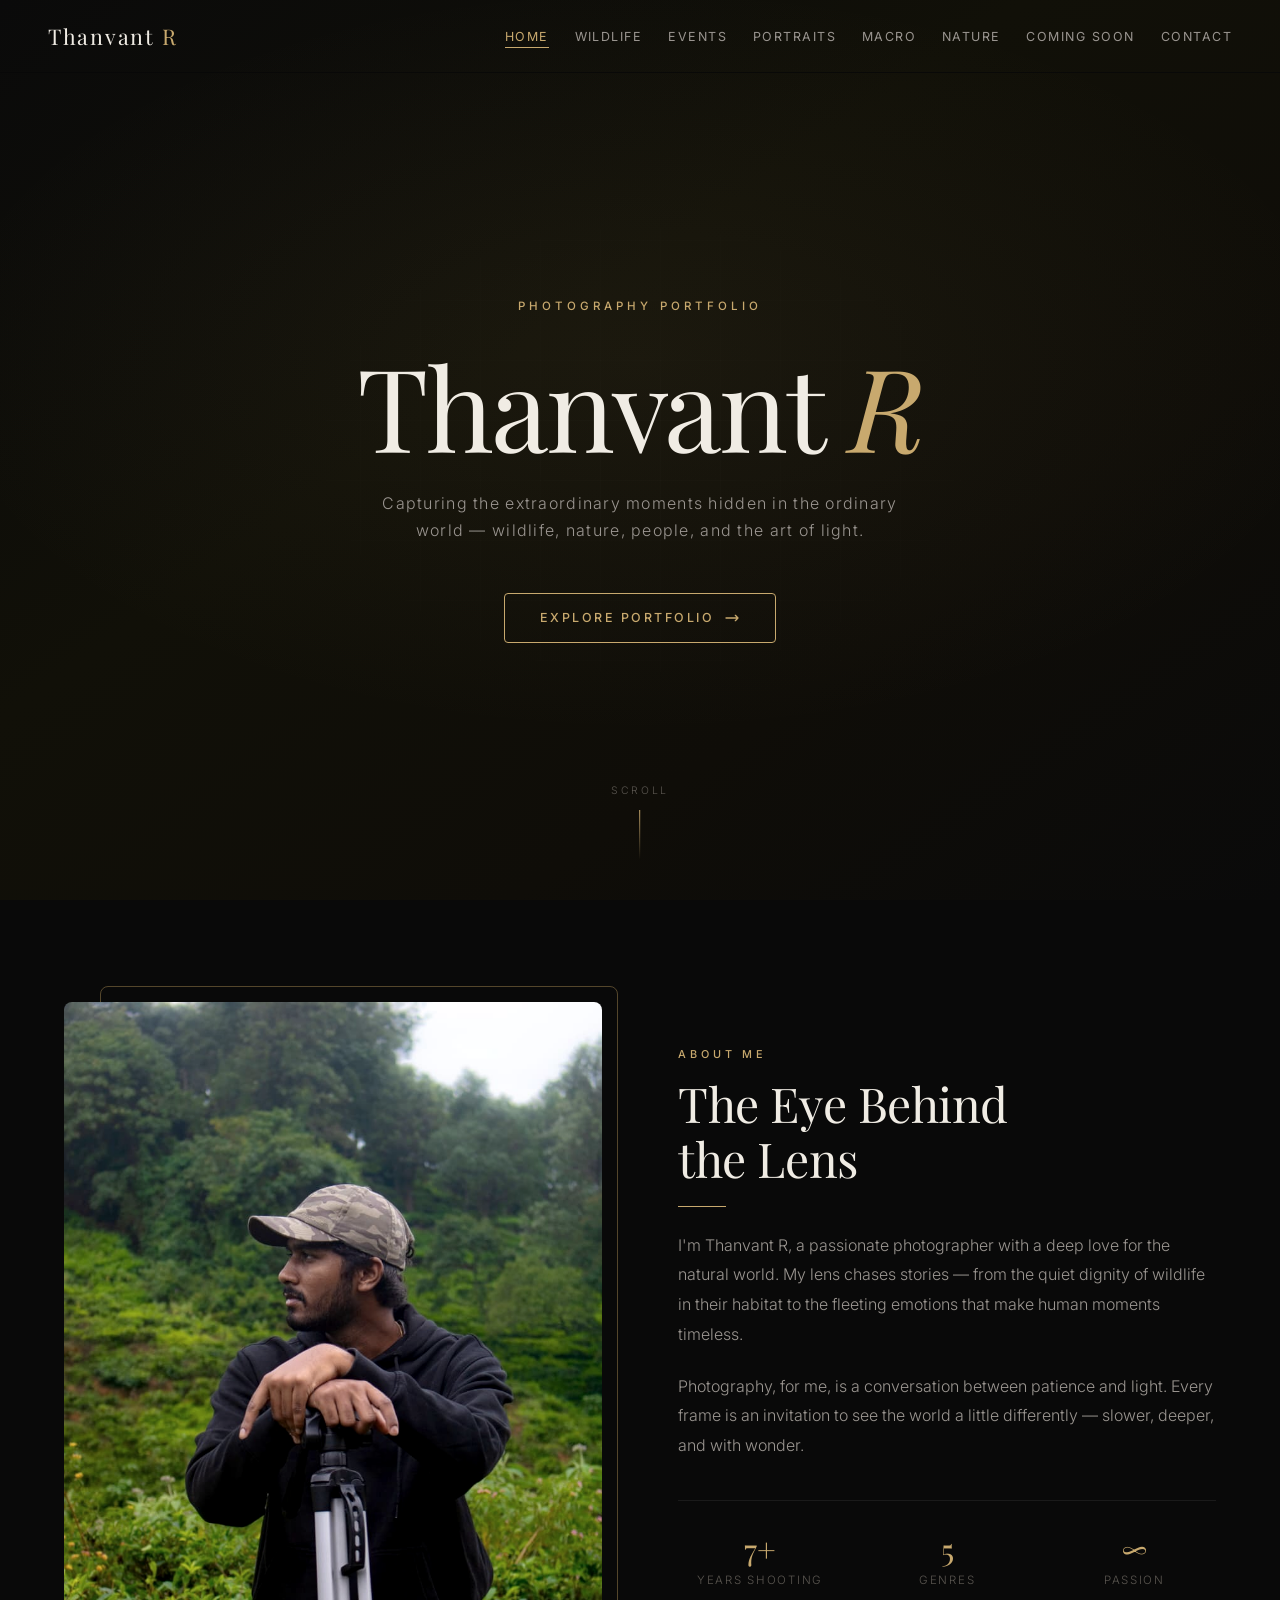
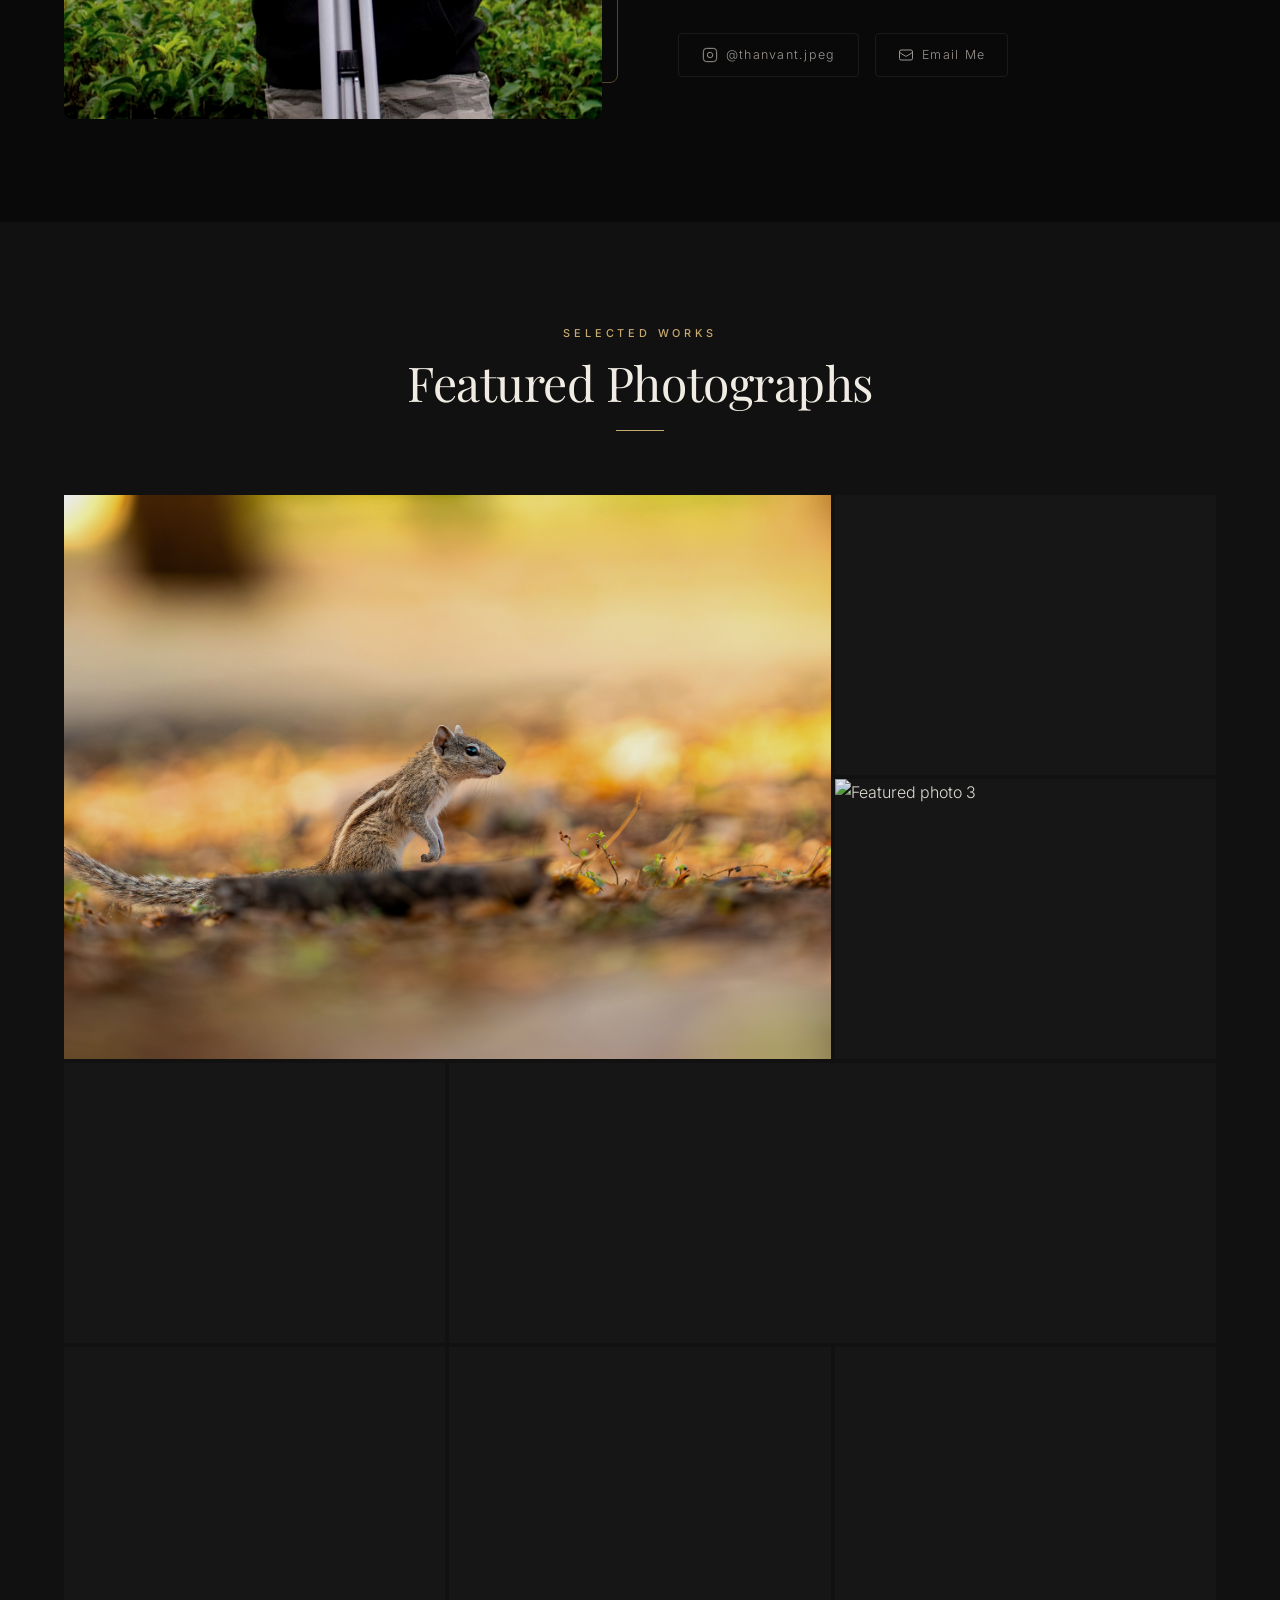
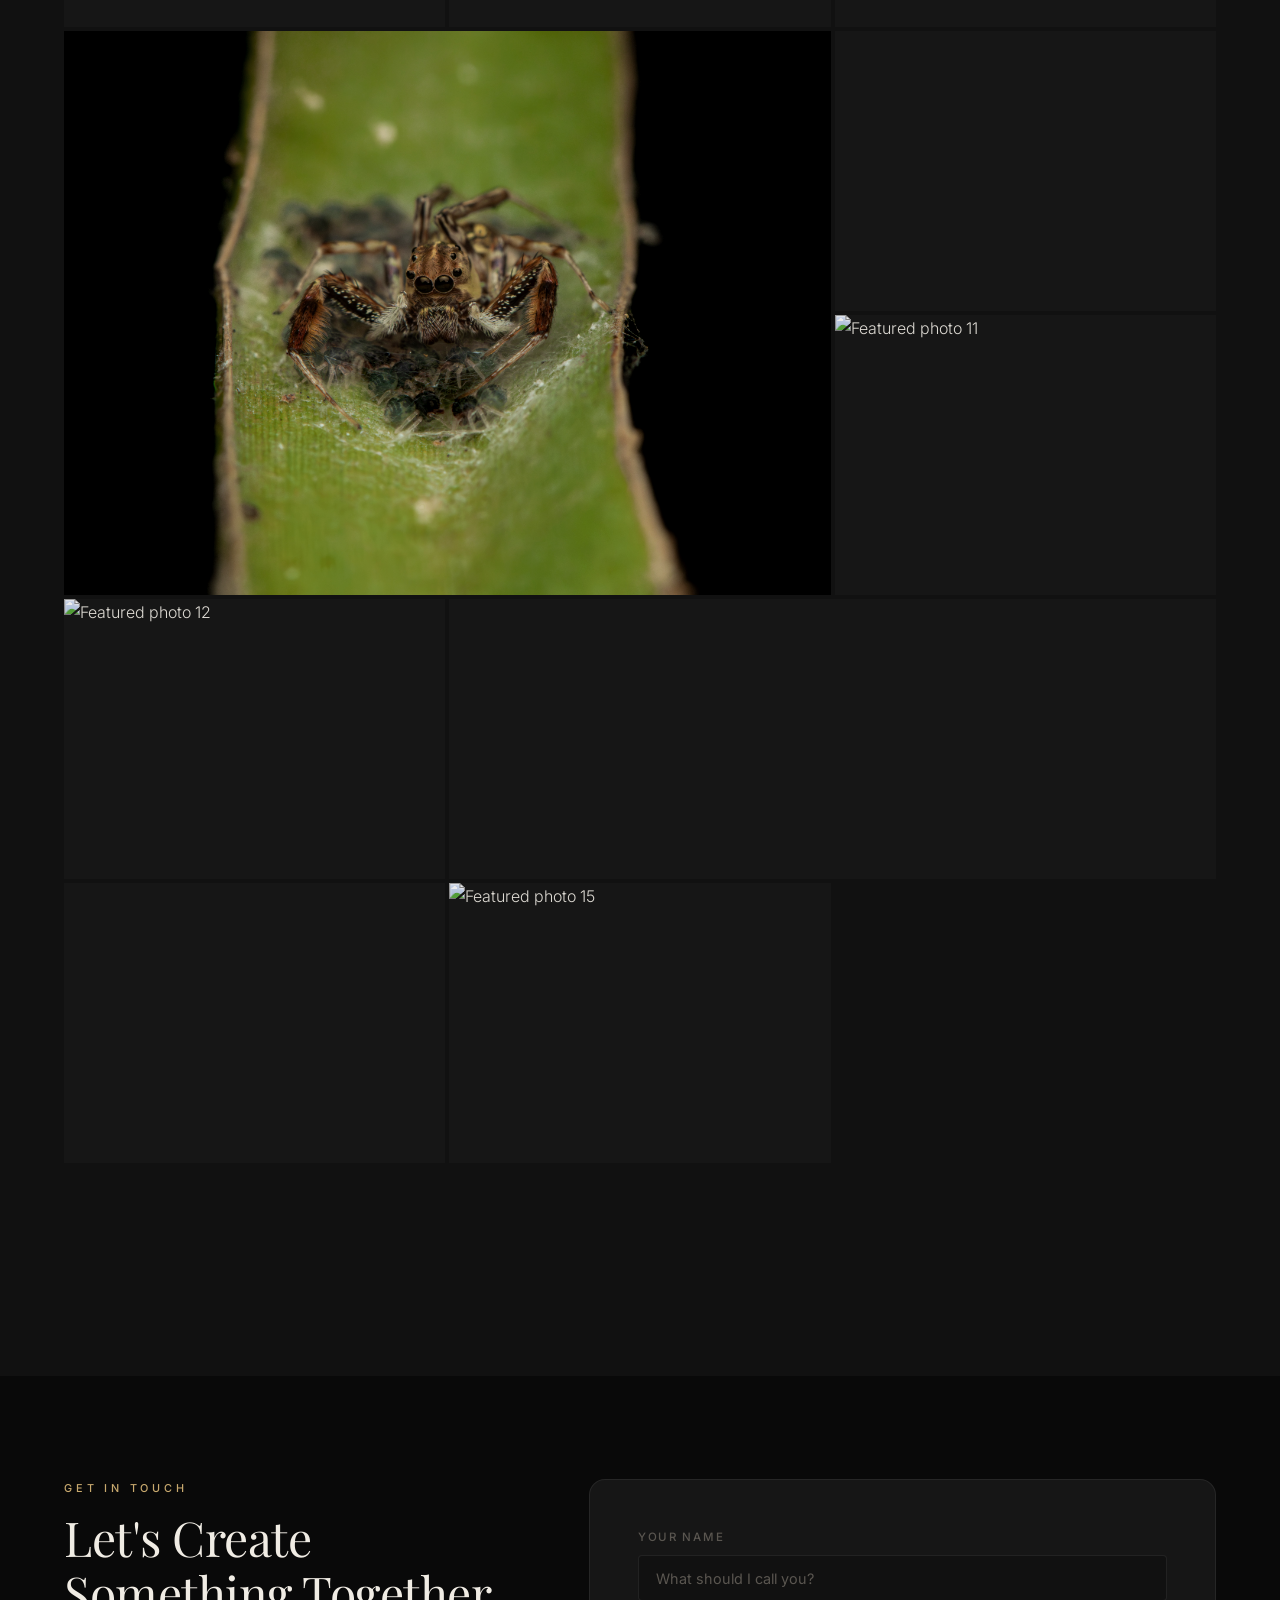
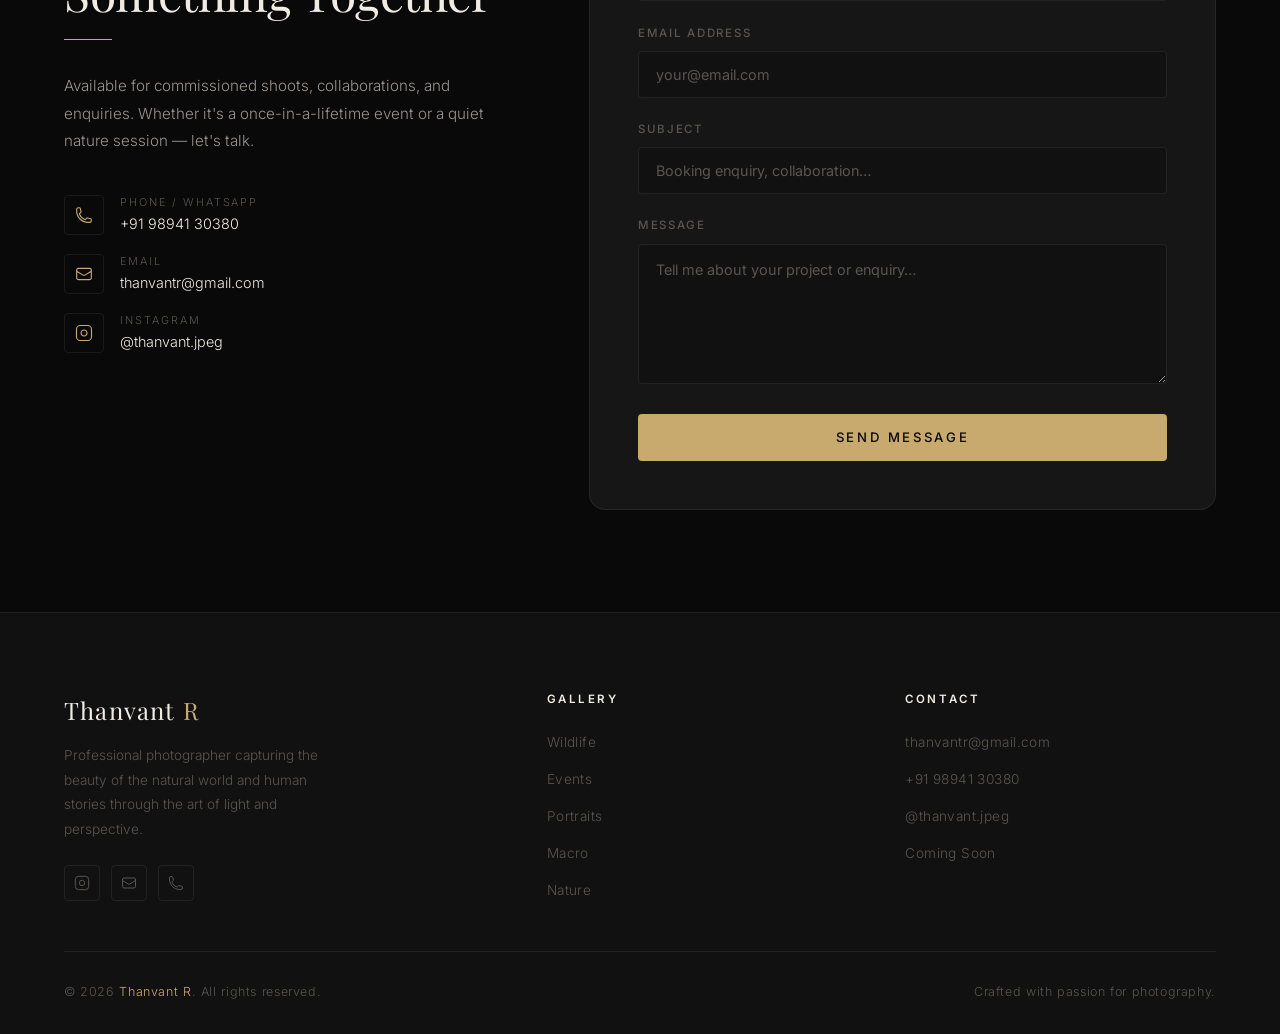
==== index.html @ 9dc15304 "Initial website upload" ====
<!DOCTYPE html>
<html lang="en">
<head>
  <meta charset="UTF-8">
  <meta name="viewport" content="width=device-width, initial-scale=1.0">
  <meta name="description" content="Thanvant R — Professional photographer specialising in Wildlife, Events, Portraits, Macro and Nature photography. Based in India.">
  <meta name="keywords" content="Thanvant R, photographer, wildlife photography, portrait photography, macro photography, India photographer">
  <meta property="og:title" content="Thanvant R — Photography Portfolio">
  <meta property="og:description" content="Professional photography — Wildlife · Events · Portraits · Macro · Nature">
  <meta property="og:type" content="website">
  <meta name="theme-color" content="#090909">
  <title>Thanvant R — Photography Portfolio</title>

  <!-- Preload critical fonts -->
  <link rel="preconnect" href="https://fonts.googleapis.com">
  <link rel="preconnect" href="https://fonts.gstatic.com" crossorigin>
  <link href="https://fonts.googleapis.com/css2?family=Playfair+Display:ital,wght@0,300;0,400;0,500;1,300;1,400&family=Inter:wght@300;400;500&display=swap" rel="stylesheet">

  <link rel="stylesheet" href="css/style.css">
</head>
<body>

<!-- ─── Page Loader ─── -->
<div id="page-loader" aria-hidden="true">
  <div class="loader-name">Thanvant <span>R</span></div>
  <div class="loader-bar"></div>
</div>

<!-- ─── Navigation ─── -->
<nav id="navbar" role="navigation" aria-label="Main navigation">
  <a href="index.html" class="nav-brand">Thanvant <span>R</span></a>

  <!-- Desktop links -->
  <ul class="nav-links" aria-label="Page links">
    <li><a href="index.html">Home</a></li>
    <li><a href="wildlife.html">Wildlife</a></li>
    <li><a href="events.html">Events</a></li>
    <li><a href="portraits.html">Portraits</a></li>
    <li><a href="macro.html">Macro</a></li>
    <li><a href="nature.html">Nature</a></li>
    <li><a href="coming-soon.html">Coming Soon</a></li>
    <li><a href="#contact">Contact</a></li>
  </ul>

  <!-- Hamburger -->
  <button class="nav-toggle" aria-label="Open menu" aria-expanded="false">
    <span></span><span></span><span></span>
  </button>
</nav>

<!-- Mobile drawer -->
<div class="nav-drawer" aria-label="Mobile navigation">
  <a href="index.html">Home</a>
  <a href="wildlife.html">Wildlife</a>
  <a href="events.html">Events</a>
  <a href="portraits.html">Portraits</a>
  <a href="macro.html">Macro</a>
  <a href="nature.html">Nature</a>
  <a href="coming-soon.html">Coming Soon</a>
  <a href="#contact">Contact</a>
</div>

<!-- ─── Hero ─── -->
<header class="hero" id="home">
  <div class="hero-bg"></div>
  <div class="hero-grid" aria-hidden="true"></div>

  <div class="hero-content">
    <p class="hero-eyebrow">Photography Portfolio</p>
    <h1 class="hero-title">Thanvant <em>R</em></h1>
    <p class="hero-tagline">
      Capturing the extraordinary moments hidden in the ordinary world —
      wildlife, nature, people, and the art of light.
    </p>
    <a href="#featured" class="hero-cta" aria-label="View portfolio">
      Explore Portfolio
      <svg xmlns="http://www.w3.org/2000/svg" fill="none" viewBox="0 0 24 24" stroke="currentColor" stroke-width="2" aria-hidden="true">
        <path stroke-linecap="round" stroke-linejoin="round" d="M17 8l4 4m0 0l-4 4m4-4H3"/>
      </svg>
    </a>
  </div>

  <div class="hero-scroll" aria-hidden="true">
    <span>Scroll</span>
    <div class="scroll-line"></div>
  </div>
</header>

<!-- ─── About ─── -->
<section class="about" id="about">
  <div class="about-inner container">

    <!-- Portrait -->
    <div class="about-visual reveal">

      <div class="about-image-frame">
        <img src="images/about/portrait.jpg" alt="Thanvant R — Photographer" class="about-photo">
      </div>

      <div class="about-frame-deco" aria-hidden="true"></div>
    </div>

    <!-- Bio -->
    <div class="about-text-block">
      <div class="section-header reveal">
        <span class="section-label">About Me</span>
        <h2 class="section-title">The Eye Behind<br>the Lens</h2>
        <div class="section-line"></div>
      </div>

      <p class="about-bio reveal reveal-delay-1">
        I'm Thanvant R, a passionate photographer with a deep love for the
        natural world. My lens chases stories — from the quiet dignity of
        wildlife in their habitat to the fleeting emotions that make human
        moments timeless.
      </p>
      <p class="about-bio reveal reveal-delay-2">
        Photography, for me, is a conversation between patience and light.
        Every frame is an invitation to see the world a little differently —
        slower, deeper, and with wonder.
      </p>

      <!-- Stats -->
      <div class="about-stats reveal reveal-delay-3">
        <div class="stat-item">
          <span class="stat-number">7+</span>
          <span class="stat-label">Years Shooting</span>
        </div>
        <div class="stat-item">
          <span class="stat-number">5</span>
          <span class="stat-label">Genres</span>
        </div>
        <div class="stat-item">
          <span class="stat-number">∞</span>
          <span class="stat-label">Passion</span>
        </div>
      </div>

      <!-- Socials -->
      <div class="about-socials reveal reveal-delay-4">
        <a href="https://instagram.com/thanvant.jpeg" target="_blank" rel="noopener noreferrer" class="social-btn" aria-label="Instagram">
          <svg xmlns="http://www.w3.org/2000/svg" viewBox="0 0 24 24" fill="none" stroke="currentColor" stroke-width="1.5" aria-hidden="true">
            <rect x="2" y="2" width="20" height="20" rx="5" ry="5"/><path d="M16 11.37A4 4 0 1112.63 8 4 4 0 0116 11.37z"/><line x1="17.5" y1="6.5" x2="17.51" y2="6.5"/>
          </svg>
          @thanvant.jpeg
        </a>
        <a href="mailto:thanvantr@gmail.com" class="social-btn" aria-label="Email">
          <svg xmlns="http://www.w3.org/2000/svg" fill="none" viewBox="0 0 24 24" stroke="currentColor" stroke-width="1.5" aria-hidden="true">
            <path stroke-linecap="round" stroke-linejoin="round" d="M21.75 6.75v10.5a2.25 2.25 0 01-2.25 2.25h-15a2.25 2.25 0 01-2.25-2.25V6.75m19.5 0A2.25 2.25 0 0019.5 4.5h-15a2.25 2.25 0 00-2.25 2.25m19.5 0v.243a2.25 2.25 0 01-1.07 1.916l-7.5 4.615a2.25 2.25 0 01-2.36 0L3.32 8.91a2.25 2.25 0 01-1.07-1.916V6.75"/>
          </svg>
          Email Me
        </a>
      </div>
    </div>
  </div>
</section>

<!-- ─── Featured Gallery ─── -->
<section class="featured-gallery" id="featured">
  <div class="section-header reveal">
    <span class="section-label">Selected Works</span>
    <h2 class="section-title">Featured Photographs</h2>
    <div class="section-line"></div>
  </div>

  <!-- Grid: 15 items. JS will inject images from images/home/home-1.jpg … -->
  <div class="gallery-grid" id="home-gallery-grid">

    <!-- Items with data-label used by JS for overlay text -->
    <div class="g-item" data-label="Wildlife">
      <div class="g-placeholder">
        <svg xmlns="http://www.w3.org/2000/svg" fill="none" viewBox="0 0 24 24" stroke="currentColor" stroke-width="1" aria-hidden="true"><path stroke-linecap="round" stroke-linejoin="round" d="M6.827 6.175A2.31 2.31 0 015.186 7.23c-.38.054-.757.112-1.134.175C2.999 7.58 2.25 8.507 2.25 9.574V18a2.25 2.25 0 002.25 2.25h15A2.25 2.25 0 0021.75 18V9.574c0-1.067-.75-1.994-1.802-2.169a47.865 47.865 0 00-1.134-.175 2.31 2.31 0 01-1.64-1.055l-.822-1.316a2.192 2.192 0 00-1.736-1.039 48.774 48.774 0 00-5.232 0 2.192 2.192 0 00-1.736 1.039l-.821 1.316z"/><path stroke-linecap="round" stroke-linejoin="round" d="M16.5 12.75a4.5 4.5 0 11-9 0 4.5 4.5 0 019 0zM18.75 10.5h.008v.008h-.008V10.5z"/></svg>
        <span>Add home-1.jpg</span>
      </div>
    </div>
    <div class="g-item" data-label="Nature"><div class="g-placeholder"><svg xmlns="http://www.w3.org/2000/svg" fill="none" viewBox="0 0 24 24" stroke="currentColor" stroke-width="1" aria-hidden="true"><path stroke-linecap="round" stroke-linejoin="round" d="M6.827 6.175A2.31 2.31 0 015.186 7.23c-.38.054-.757.112-1.134.175C2.999 7.58 2.25 8.507 2.25 9.574V18a2.25 2.25 0 002.25 2.25h15A2.25 2.25 0 0021.75 18V9.574c0-1.067-.75-1.994-1.802-2.169a47.865 47.865 0 00-1.134-.175 2.31 2.31 0 01-1.64-1.055l-.822-1.316a2.192 2.192 0 00-1.736-1.039 48.774 48.774 0 00-5.232 0 2.192 2.192 0 00-1.736 1.039l-.821 1.316z"/><path stroke-linecap="round" stroke-linejoin="round" d="M16.5 12.75a4.5 4.5 0 11-9 0 4.5 4.5 0 019 0zM18.75 10.5h.008v.008h-.008V10.5z"/></svg><span>Add home-2.jpg</span></div></div>
    <div class="g-item" data-label="Portrait"><div class="g-placeholder"><svg xmlns="http://www.w3.org/2000/svg" fill="none" viewBox="0 0 24 24" stroke="currentColor" stroke-width="1" aria-hidden="true"><path stroke-linecap="round" stroke-linejoin="round" d="M6.827 6.175A2.31 2.31 0 015.186 7.23c-.38.054-.757.112-1.134.175C2.999 7.58 2.25 8.507 2.25 9.574V18a2.25 2.25 0 002.25 2.25h15A2.25 2.25 0 0021.75 18V9.574c0-1.067-.75-1.994-1.802-2.169a47.865 47.865 0 00-1.134-.175 2.31 2.31 0 01-1.64-1.055l-.822-1.316a2.192 2.192 0 00-1.736-1.039 48.774 48.774 0 00-5.232 0 2.192 2.192 0 00-1.736 1.039l-.821 1.316z"/><path stroke-linecap="round" stroke-linejoin="round" d="M16.5 12.75a4.5 4.5 0 11-9 0 4.5 4.5 0 019 0zM18.75 10.5h.008v.008h-.008V10.5z"/></svg><span>Add home-3.jpg</span></div></div>
    <div class="g-item" data-label="Macro"><div class="g-placeholder"><svg xmlns="http://www.w3.org/2000/svg" fill="none" viewBox="0 0 24 24" stroke="currentColor" stroke-width="1" aria-hidden="true"><path stroke-linecap="round" stroke-linejoin="round" d="M6.827 6.175A2.31 2.31 0 015.186 7.23c-.38.054-.757.112-1.134.175C2.999 7.58 2.25 8.507 2.25 9.574V18a2.25 2.25 0 002.25 2.25h15A2.25 2.25 0 0021.75 18V9.574c0-1.067-.75-1.994-1.802-2.169a47.865 47.865 0 00-1.134-.175 2.31 2.31 0 01-1.64-1.055l-.822-1.316a2.192 2.192 0 00-1.736-1.039 48.774 48.774 0 00-5.232 0 2.192 2.192 0 00-1.736 1.039l-.821 1.316z"/><path stroke-linecap="round" stroke-linejoin="round" d="M16.5 12.75a4.5 4.5 0 11-9 0 4.5 4.5 0 019 0zM18.75 10.5h.008v.008h-.008V10.5z"/></svg><span>Add home-4.jpg</span></div></div>
    <div class="g-item" data-label="Events"><div class="g-placeholder"><svg xmlns="http://www.w3.org/2000/svg" fill="none" viewBox="0 0 24 24" stroke="currentColor" stroke-width="1" aria-hidden="true"><path stroke-linecap="round" stroke-linejoin="round" d="M6.827 6.175A2.31 2.31 0 015.186 7.23c-.38.054-.757.112-1.134.175C2.999 7.58 2.25 8.507 2.25 9.574V18a2.25 2.25 0 002.25 2.25h15A2.25 2.25 0 0021.75 18V9.574c0-1.067-.75-1.994-1.802-2.169a47.865 47.865 0 00-1.134-.175 2.31 2.31 0 01-1.64-1.055l-.822-1.316a2.192 2.192 0 00-1.736-1.039 48.774 48.774 0 00-5.232 0 2.192 2.192 0 00-1.736 1.039l-.821 1.316z"/><path stroke-linecap="round" stroke-linejoin="round" d="M16.5 12.75a4.5 4.5 0 11-9 0 4.5 4.5 0 019 0zM18.75 10.5h.008v.008h-.008V10.5z"/></svg><span>Add home-5.jpg</span></div></div>
    <div class="g-item" data-label="Wildlife"><div class="g-placeholder"><svg xmlns="http://www.w3.org/2000/svg" fill="none" viewBox="0 0 24 24" stroke="currentColor" stroke-width="1" aria-hidden="true"><path stroke-linecap="round" stroke-linejoin="round" d="M6.827 6.175A2.31 2.31 0 015.186 7.23c-.38.054-.757.112-1.134.175C2.999 7.58 2.25 8.507 2.25 9.574V18a2.25 2.25 0 002.25 2.25h15A2.25 2.25 0 0021.75 18V9.574c0-1.067-.75-1.994-1.802-2.169a47.865 47.865 0 00-1.134-.175 2.31 2.31 0 01-1.64-1.055l-.822-1.316a2.192 2.192 0 00-1.736-1.039 48.774 48.774 0 00-5.232 0 2.192 2.192 0 00-1.736 1.039l-.821 1.316z"/><path stroke-linecap="round" stroke-linejoin="round" d="M16.5 12.75a4.5 4.5 0 11-9 0 4.5 4.5 0 019 0zM18.75 10.5h.008v.008h-.008V10.5z"/></svg><span>Add home-6.jpg</span></div></div>
    <div class="g-item" data-label="Nature"><div class="g-placeholder"><svg xmlns="http://www.w3.org/2000/svg" fill="none" viewBox="0 0 24 24" stroke="currentColor" stroke-width="1" aria-hidden="true"><path stroke-linecap="round" stroke-linejoin="round" d="M6.827 6.175A2.31 2.31 0 015.186 7.23c-.38.054-.757.112-1.134.175C2.999 7.58 2.25 8.507 2.25 9.574V18a2.25 2.25 0 002.25 2.25h15A2.25 2.25 0 0021.75 18V9.574c0-1.067-.75-1.994-1.802-2.169a47.865 47.865 0 00-1.134-.175 2.31 2.31 0 01-1.64-1.055l-.822-1.316a2.192 2.192 0 00-1.736-1.039 48.774 48.774 0 00-5.232 0 2.192 2.192 0 00-1.736 1.039l-.821 1.316z"/><path stroke-linecap="round" stroke-linejoin="round" d="M16.5 12.75a4.5 4.5 0 11-9 0 4.5 4.5 0 019 0zM18.75 10.5h.008v.008h-.008V10.5z"/></svg><span>Add home-7.jpg</span></div></div>
    <div class="g-item" data-label="Portrait"><div class="g-placeholder"><svg xmlns="http://www.w3.org/2000/svg" fill="none" viewBox="0 0 24 24" stroke="currentColor" stroke-width="1" aria-hidden="true"><path stroke-linecap="round" stroke-linejoin="round" d="M6.827 6.175A2.31 2.31 0 015.186 7.23c-.38.054-.757.112-1.134.175C2.999 7.58 2.25 8.507 2.25 9.574V18a2.25 2.25 0 002.25 2.25h15A2.25 2.25 0 0021.75 18V9.574c0-1.067-.75-1.994-1.802-2.169a47.865 47.865 0 00-1.134-.175 2.31 2.31 0 01-1.64-1.055l-.822-1.316a2.192 2.192 0 00-1.736-1.039 48.774 48.774 0 00-5.232 0 2.192 2.192 0 00-1.736 1.039l-.821 1.316z"/><path stroke-linecap="round" stroke-linejoin="round" d="M16.5 12.75a4.5 4.5 0 11-9 0 4.5 4.5 0 019 0zM18.75 10.5h.008v.008h-.008V10.5z"/></svg><span>Add home-8.jpg</span></div></div>
    <div class="g-item" data-label="Macro"><div class="g-placeholder"><svg xmlns="http://www.w3.org/2000/svg" fill="none" viewBox="0 0 24 24" stroke="currentColor" stroke-width="1" aria-hidden="true"><path stroke-linecap="round" stroke-linejoin="round" d="M6.827 6.175A2.31 2.31 0 015.186 7.23c-.38.054-.757.112-1.134.175C2.999 7.58 2.25 8.507 2.25 9.574V18a2.25 2.25 0 002.25 2.25h15A2.25 2.25 0 0021.75 18V9.574c0-1.067-.75-1.994-1.802-2.169a47.865 47.865 0 00-1.134-.175 2.31 2.31 0 01-1.64-1.055l-.822-1.316a2.192 2.192 0 00-1.736-1.039 48.774 48.774 0 00-5.232 0 2.192 2.192 0 00-1.736 1.039l-.821 1.316z"/><path stroke-linecap="round" stroke-linejoin="round" d="M16.5 12.75a4.5 4.5 0 11-9 0 4.5 4.5 0 019 0zM18.75 10.5h.008v.008h-.008V10.5z"/></svg><span>Add home-9.jpg</span></div></div>
    <div class="g-item" data-label="Events"><div class="g-placeholder"><svg xmlns="http://www.w3.org/2000/svg" fill="none" viewBox="0 0 24 24" stroke="currentColor" stroke-width="1" aria-hidden="true"><path stroke-linecap="round" stroke-linejoin="round" d="M6.827 6.175A2.31 2.31 0 015.186 7.23c-.38.054-.757.112-1.134.175C2.999 7.58 2.25 8.507 2.25 9.574V18a2.25 2.25 0 002.25 2.25h15A2.25 2.25 0 0021.75 18V9.574c0-1.067-.75-1.994-1.802-2.169a47.865 47.865 0 00-1.134-.175 2.31 2.31 0 01-1.64-1.055l-.822-1.316a2.192 2.192 0 00-1.736-1.039 48.774 48.774 0 00-5.232 0 2.192 2.192 0 00-1.736 1.039l-.821 1.316z"/><path stroke-linecap="round" stroke-linejoin="round" d="M16.5 12.75a4.5 4.5 0 11-9 0 4.5 4.5 0 019 0zM18.75 10.5h.008v.008h-.008V10.5z"/></svg><span>Add home-10.jpg</span></div></div>
    <div class="g-item" data-label="Wildlife"><div class="g-placeholder"><svg xmlns="http://www.w3.org/2000/svg" fill="none" viewBox="0 0 24 24" stroke="currentColor" stroke-width="1" aria-hidden="true"><path stroke-linecap="round" stroke-linejoin="round" d="M6.827 6.175A2.31 2.31 0 015.186 7.23c-.38.054-.757.112-1.134.175C2.999 7.58 2.25 8.507 2.25 9.574V18a2.25 2.25 0 002.25 2.25h15A2.25 2.25 0 0021.75 18V9.574c0-1.067-.75-1.994-1.802-2.169a47.865 47.865 0 00-1.134-.175 2.31 2.31 0 01-1.64-1.055l-.822-1.316a2.192 2.192 0 00-1.736-1.039 48.774 48.774 0 00-5.232 0 2.192 2.192 0 00-1.736 1.039l-.821 1.316z"/><path stroke-linecap="round" stroke-linejoin="round" d="M16.5 12.75a4.5 4.5 0 11-9 0 4.5 4.5 0 019 0zM18.75 10.5h.008v.008h-.008V10.5z"/></svg><span>Add home-11.jpg</span></div></div>
    <div class="g-item" data-label="Nature"><div class="g-placeholder"><svg xmlns="http://www.w3.org/2000/svg" fill="none" viewBox="0 0 24 24" stroke="currentColor" stroke-width="1" aria-hidden="true"><path stroke-linecap="round" stroke-linejoin="round" d="M6.827 6.175A2.31 2.31 0 015.186 7.23c-.38.054-.757.112-1.134.175C2.999 7.58 2.25 8.507 2.25 9.574V18a2.25 2.25 0 002.25 2.25h15A2.25 2.25 0 0021.75 18V9.574c0-1.067-.75-1.994-1.802-2.169a47.865 47.865 0 00-1.134-.175 2.31 2.31 0 01-1.64-1.055l-.822-1.316a2.192 2.192 0 00-1.736-1.039 48.774 48.774 0 00-5.232 0 2.192 2.192 0 00-1.736 1.039l-.821 1.316z"/><path stroke-linecap="round" stroke-linejoin="round" d="M16.5 12.75a4.5 4.5 0 11-9 0 4.5 4.5 0 019 0zM18.75 10.5h.008v.008h-.008V10.5z"/></svg><span>Add home-12.jpg</span></div></div>
    <div class="g-item" data-label="Portrait"><div class="g-placeholder"><svg xmlns="http://www.w3.org/2000/svg" fill="none" viewBox="0 0 24 24" stroke="currentColor" stroke-width="1" aria-hidden="true"><path stroke-linecap="round" stroke-linejoin="round" d="M6.827 6.175A2.31 2.31 0 015.186 7.23c-.38.054-.757.112-1.134.175C2.999 7.58 2.25 8.507 2.25 9.574V18a2.25 2.25 0 002.25 2.25h15A2.25 2.25 0 0021.75 18V9.574c0-1.067-.75-1.994-1.802-2.169a47.865 47.865 0 00-1.134-.175 2.31 2.31 0 01-1.64-1.055l-.822-1.316a2.192 2.192 0 00-1.736-1.039 48.774 48.774 0 00-5.232 0 2.192 2.192 0 00-1.736 1.039l-.821 1.316z"/><path stroke-linecap="round" stroke-linejoin="round" d="M16.5 12.75a4.5 4.5 0 11-9 0 4.5 4.5 0 019 0zM18.75 10.5h.008v.008h-.008V10.5z"/></svg><span>Add home-13.jpg</span></div></div>
    <div class="g-item" data-label="Macro"><div class="g-placeholder"><svg xmlns="http://www.w3.org/2000/svg" fill="none" viewBox="0 0 24 24" stroke="currentColor" stroke-width="1" aria-hidden="true"><path stroke-linecap="round" stroke-linejoin="round" d="M6.827 6.175A2.31 2.31 0 015.186 7.23c-.38.054-.757.112-1.134.175C2.999 7.58 2.25 8.507 2.25 9.574V18a2.25 2.25 0 002.25 2.25h15A2.25 2.25 0 0021.75 18V9.574c0-1.067-.75-1.994-1.802-2.169a47.865 47.865 0 00-1.134-.175 2.31 2.31 0 01-1.64-1.055l-.822-1.316a2.192 2.192 0 00-1.736-1.039 48.774 48.774 0 00-5.232 0 2.192 2.192 0 00-1.736 1.039l-.821 1.316z"/><path stroke-linecap="round" stroke-linejoin="round" d="M16.5 12.75a4.5 4.5 0 11-9 0 4.5 4.5 0 019 0zM18.75 10.5h.008v.008h-.008V10.5z"/></svg><span>Add home-14.jpg</span></div></div>
    <div class="g-item" data-label="Events"><div class="g-placeholder"><svg xmlns="http://www.w3.org/2000/svg" fill="none" viewBox="0 0 24 24" stroke="currentColor" stroke-width="1" aria-hidden="true"><path stroke-linecap="round" stroke-linejoin="round" d="M6.827 6.175A2.31 2.31 0 015.186 7.23c-.38.054-.757.112-1.134.175C2.999 7.58 2.25 8.507 2.25 9.574V18a2.25 2.25 0 002.25 2.25h15A2.25 2.25 0 0021.75 18V9.574c0-1.067-.75-1.994-1.802-2.169a47.865 47.865 0 00-1.134-.175 2.31 2.31 0 01-1.64-1.055l-.822-1.316a2.192 2.192 0 00-1.736-1.039 48.774 48.774 0 00-5.232 0 2.192 2.192 0 00-1.736 1.039l-.821 1.316z"/><path stroke-linecap="round" stroke-linejoin="round" d="M16.5 12.75a4.5 4.5 0 11-9 0 4.5 4.5 0 019 0zM18.75 10.5h.008v.008h-.008V10.5z"/></svg><span>Add home-15.jpg</span></div></div>

  </div><!-- /gallery-grid -->

  <!-- Gallery navigation buttons -->
  <div class="gallery-nav-links reveal">
    <a href="wildlife.html" class="gallery-nav-link">🦁 Wildlife</a>
    <a href="events.html"   class="gallery-nav-link">🎉 Events</a>
    <a href="portraits.html" class="gallery-nav-link">🧑 Portraits</a>
    <a href="macro.html"    class="gallery-nav-link">🔬 Macro</a>
    <a href="nature.html"   class="gallery-nav-link">🌿 Nature</a>
  </div>
</section>

<!-- ─── Contact ─── -->
<section class="contact" id="contact">
  <div class="contact-inner">

    <!-- Left: info -->
    <div class="contact-info">
      <div class="section-header">
        <span class="section-label">Get In Touch</span>
        <h2 class="section-title">Let's Create<br>Something Together</h2>
        <div class="section-line"></div>
      </div>
      <p class="contact-blurb reveal">
        Available for commissioned shoots, collaborations, and enquiries.
        Whether it's a once-in-a-lifetime event or a quiet nature session —
        let's talk.
      </p>
      <div class="contact-details">
        <div class="contact-detail reveal reveal-delay-1">
          <div class="contact-detail-icon">
            <svg xmlns="http://www.w3.org/2000/svg" fill="none" viewBox="0 0 24 24" stroke="currentColor" stroke-width="1.5" aria-hidden="true"><path stroke-linecap="round" stroke-linejoin="round" d="M2.25 6.75c0 8.284 6.716 15 15 15h2.25a2.25 2.25 0 002.25-2.25v-1.372c0-.516-.351-.966-.852-1.091l-4.423-1.106c-.44-.11-.902.055-1.173.417l-.97 1.293c-.282.376-.769.542-1.21.38a12.035 12.035 0 01-7.143-7.143c-.162-.441.004-.928.38-1.21l1.293-.97c.363-.271.527-.734.417-1.173L6.963 3.102a1.125 1.125 0 00-1.091-.852H4.5A2.25 2.25 0 002.25 4.5v2.25z"/></svg>
          </div>
          <div class="contact-detail-text">
            <span class="contact-detail-label">Phone / WhatsApp</span>
            <a href="tel:+919894130380" class="contact-detail-value">+91 98941 30380</a>
          </div>
        </div>
        <div class="contact-detail reveal reveal-delay-2">
          <div class="contact-detail-icon">
            <svg xmlns="http://www.w3.org/2000/svg" fill="none" viewBox="0 0 24 24" stroke="currentColor" stroke-width="1.5" aria-hidden="true"><path stroke-linecap="round" stroke-linejoin="round" d="M21.75 6.75v10.5a2.25 2.25 0 01-2.25 2.25h-15a2.25 2.25 0 01-2.25-2.25V6.75m19.5 0A2.25 2.25 0 0019.5 4.5h-15a2.25 2.25 0 00-2.25 2.25m19.5 0v.243a2.25 2.25 0 01-1.07 1.916l-7.5 4.615a2.25 2.25 0 01-2.36 0L3.32 8.91a2.25 2.25 0 01-1.07-1.916V6.75"/></svg>
          </div>
          <div class="contact-detail-text">
            <span class="contact-detail-label">Email</span>
            <a href="mailto:thanvantr@gmail.com" class="contact-detail-value">thanvantr@gmail.com</a>
          </div>
        </div>
        <div class="contact-detail reveal reveal-delay-3">
          <div class="contact-detail-icon">
            <svg xmlns="http://www.w3.org/2000/svg" viewBox="0 0 24 24" fill="none" stroke="currentColor" stroke-width="1.5" aria-hidden="true"><rect x="2" y="2" width="20" height="20" rx="5" ry="5"/><path d="M16 11.37A4 4 0 1112.63 8 4 4 0 0116 11.37z"/><line x1="17.5" y1="6.5" x2="17.51" y2="6.5"/></svg>
          </div>
          <div class="contact-detail-text">
            <span class="contact-detail-label">Instagram</span>
            <a href="https://instagram.com/thanvant.jpeg" target="_blank" rel="noopener" class="contact-detail-value">@thanvant.jpeg</a>
          </div>
        </div>
      </div>
    </div>

    <!-- Right: form -->
    <div class="contact-form-wrap reveal">
      <!--
        IMPORTANT: Replace YOUR_FORMSPREE_ID below.
        Steps:
        1. Go to https://formspree.io
        2. Create a free account → New Form
        3. Copy your form ID (e.g. xpwzvoqr)
        4. Replace "YOUR_FORMSPREE_ID" in the action URL below
      -->
      <form
        id="contact-form"
        action="https://formspree.io/f/YOUR_FORMSPREE_ID"
        method="POST"
        novalidate
      >
        <div class="form-group">
          <label class="form-label" for="name">Your Name</label>
          <input class="form-input" type="text" id="name" name="name" placeholder="What should I call you?" required>
        </div>
        <div class="form-group">
          <label class="form-label" for="email">Email Address</label>
          <input class="form-input" type="email" id="email" name="email" placeholder="your@email.com" required>
        </div>
        <div class="form-group">
          <label class="form-label" for="subject">Subject</label>
          <input class="form-input" type="text" id="subject" name="subject" placeholder="Booking enquiry, collaboration…">
        </div>
        <div class="form-group">
          <label class="form-label" for="message">Message</label>
          <textarea class="form-textarea" id="message" name="message" placeholder="Tell me about your project or enquiry…" required></textarea>
        </div>
        <button type="submit" class="form-submit">Send Message</button>

        <!-- Success message shown after submission -->
        <div class="form-success">
          <svg xmlns="http://www.w3.org/2000/svg" fill="none" viewBox="0 0 24 24" stroke="currentColor" stroke-width="1.5" aria-hidden="true"><path stroke-linecap="round" stroke-linejoin="round" d="M9 12.75L11.25 15 15 9.75M21 12a9 9 0 11-18 0 9 9 0 0118 0z"/></svg>
          <strong>Message Sent!</strong><br>
          Thank you — I'll get back to you soon.
        </div>
      </form>
    </div>

  </div>
</section>

<!-- ─── Footer ─── -->
<footer>
  <div class="footer-inner">
    <div class="footer-brand-col">
      <div class="footer-brand-name">Thanvant <span>R</span></div>
      <p class="footer-bio">
        Professional photographer capturing the beauty of the natural world
        and human stories through the art of light and perspective.
      </p>
      <div class="footer-social-links">
        <a href="https://instagram.com/thanvant.jpeg" target="_blank" rel="noopener" class="footer-social" aria-label="Instagram">
          <svg xmlns="http://www.w3.org/2000/svg" viewBox="0 0 24 24" fill="none" stroke="currentColor" stroke-width="1.5" aria-hidden="true"><rect x="2" y="2" width="20" height="20" rx="5" ry="5"/><path d="M16 11.37A4 4 0 1112.63 8 4 4 0 0116 11.37z"/><line x1="17.5" y1="6.5" x2="17.51" y2="6.5"/></svg>
        </a>
        <a href="mailto:thanvantr@gmail.com" class="footer-social" aria-label="Email">
          <svg xmlns="http://www.w3.org/2000/svg" fill="none" viewBox="0 0 24 24" stroke="currentColor" stroke-width="1.5" aria-hidden="true"><path stroke-linecap="round" stroke-linejoin="round" d="M21.75 6.75v10.5a2.25 2.25 0 01-2.25 2.25h-15a2.25 2.25 0 01-2.25-2.25V6.75m19.5 0A2.25 2.25 0 0019.5 4.5h-15a2.25 2.25 0 00-2.25 2.25m19.5 0v.243a2.25 2.25 0 01-1.07 1.916l-7.5 4.615a2.25 2.25 0 01-2.36 0L3.32 8.91a2.25 2.25 0 01-1.07-1.916V6.75"/></svg>
        </a>
        <a href="tel:+919894130380" class="footer-social" aria-label="Phone">
          <svg xmlns="http://www.w3.org/2000/svg" fill="none" viewBox="0 0 24 24" stroke="currentColor" stroke-width="1.5" aria-hidden="true"><path stroke-linecap="round" stroke-linejoin="round" d="M2.25 6.75c0 8.284 6.716 15 15 15h2.25a2.25 2.25 0 002.25-2.25v-1.372c0-.516-.351-.966-.852-1.091l-4.423-1.106c-.44-.11-.902.055-1.173.417l-.97 1.293c-.282.376-.769.542-1.21.38a12.035 12.035 0 01-7.143-7.143c-.162-.441.004-.928.38-1.21l1.293-.97c.363-.271.527-.734.417-1.173L6.963 3.102a1.125 1.125 0 00-1.091-.852H4.5A2.25 2.25 0 002.25 4.5v2.25z"/></svg>
        </a>
      </div>
    </div>

    <div class="footer-col">
      <h4>Gallery</h4>
      <ul>
        <li><a href="wildlife.html">Wildlife</a></li>
        <li><a href="events.html">Events</a></li>
        <li><a href="portraits.html">Portraits</a></li>
        <li><a href="macro.html">Macro</a></li>
        <li><a href="nature.html">Nature</a></li>
      </ul>
    </div>

    <div class="footer-col">
      <h4>Contact</h4>
      <ul>
        <li><a href="mailto:thanvantr@gmail.com">thanvantr@gmail.com</a></li>
        <li><a href="tel:+919894130380">+91 98941 30380</a></li>
        <li><a href="https://instagram.com/thanvant.jpeg" target="_blank" rel="noopener">@thanvant.jpeg</a></li>
        <li><a href="coming-soon.html">Coming Soon</a></li>
      </ul>
    </div>
  </div>

  <div class="footer-bottom">
    <p class="footer-copyright">
      &copy; <span id="footer-year"></span> <a href="index.html" class="footer-copy-link">Thanvant R</a>. All rights reserved.
    </p>
    <p class="footer-copyright">Crafted with passion for photography.</p>
  </div>
</footer>

<!-- ─── Lightbox ─── -->
<div id="lightbox" role="dialog" aria-modal="true" aria-label="Image viewer">
  <div class="lightbox-img-wrap">
    <img class="lightbox-img" src="" alt="">
  </div>
  <button class="lightbox-close" aria-label="Close image viewer">
    <svg xmlns="http://www.w3.org/2000/svg" fill="none" viewBox="0 0 24 24" stroke="currentColor" stroke-width="1.5" aria-hidden="true"><path stroke-linecap="round" stroke-linejoin="round" d="M6 18L18 6M6 6l12 12"/></svg>
  </button>
  <button class="lightbox-nav lightbox-prev" aria-label="Previous image">
    <svg xmlns="http://www.w3.org/2000/svg" fill="none" viewBox="0 0 24 24" stroke="currentColor" stroke-width="1.5" aria-hidden="true"><path stroke-linecap="round" stroke-linejoin="round" d="M15.75 19.5L8.25 12l7.5-7.5"/></svg>
  </button>
  <button class="lightbox-nav lightbox-next" aria-label="Next image">
    <svg xmlns="http://www.w3.org/2000/svg" fill="none" viewBox="0 0 24 24" stroke="currentColor" stroke-width="1.5" aria-hidden="true"><path stroke-linecap="round" stroke-linejoin="round" d="M8.25 4.5l7.5 7.5-7.5 7.5"/></svg>
  </button>
  <div class="lightbox-counter" aria-live="polite"><strong>1</strong> / 1</div>
</div>

<!-- Footer year script -->
<script>document.getElementById('footer-year').textContent = new Date().getFullYear();</script>
<script src="js/main.js"></script>
</body>
</html>
---- css/style.css ----
/* =========================================================
   THANVANT R — Photography Portfolio
   style.css — Complete Design System
   ========================================================= */

/* ─── Custom Properties ─────────────────────────────────── */
:root {
  --bg-primary:    #090909;
  --bg-secondary:  #111111;
  --bg-card:       #161616;
  --bg-overlay:    rgba(9, 9, 9, 0.92);

  --text-primary:  #f0ece4;
  --text-secondary:#9a9590;
  --text-muted:    #5a5650;

  --accent:        #c8a96e;
  --accent-light:  #e0c48a;
  --accent-dark:   #a0834e;

  --border:        rgba(255, 255, 255, 0.07);
  --border-hover:  rgba(200, 169, 110, 0.35);

  --font-display:  'Playfair Display', Georgia, serif;
  --font-body:     'Inter', system-ui, sans-serif;

  --radius-sm:     4px;
  --radius-md:     8px;
  --radius-lg:     16px;

  --shadow-card:   0 4px 30px rgba(0, 0, 0, 0.5);
  --shadow-glow:   0 0 40px rgba(200, 169, 110, 0.12);

  --transition-fast:   0.2s ease;
  --transition-mid:    0.4s ease;
  --transition-slow:   0.7s cubic-bezier(0.25, 0.46, 0.45, 0.94);

  --nav-height:    72px;
  --max-width:     1400px;
}

/* ─── Reset & Base ───────────────────────────────────────── */
*, *::before, *::after { box-sizing: border-box; margin: 0; padding: 0; }

html {
  scroll-behavior: smooth;
  font-size: 16px;
  -webkit-text-size-adjust: 100%;
}

body {
  background-color: var(--bg-primary);
  color: var(--text-primary);
  font-family: var(--font-body);
  font-weight: 300;
  line-height: 1.7;
  overflow-x: hidden;
  -webkit-font-smoothing: antialiased;
}

img { display: block; max-width: 100%; height: auto; }
a { color: inherit; text-decoration: none; }
ul { list-style: none; }

/* Custom scrollbar */
::-webkit-scrollbar { width: 6px; }
::-webkit-scrollbar-track { background: var(--bg-primary); }
::-webkit-scrollbar-thumb { background: var(--accent-dark); border-radius: 3px; }
::-webkit-scrollbar-thumb:hover { background: var(--accent); }

/* Selection */
::selection { background: var(--accent); color: var(--bg-primary); }

/* ─── Page Loader ────────────────────────────────────────── */
#page-loader {
  position: fixed;
  inset: 0;
  z-index: 9999;
  background: var(--bg-primary);
  display: flex;
  flex-direction: column;
  align-items: center;
  justify-content: center;
  gap: 20px;
  transition: opacity 0.6s ease, visibility 0.6s ease;
}
#page-loader.hidden { opacity: 0; visibility: hidden; }

.loader-name {
  font-family: var(--font-display);
  font-size: clamp(1.4rem, 3vw, 2.2rem);
  font-weight: 400;
  letter-spacing: 0.15em;
  color: var(--text-primary);
}
.loader-name span { color: var(--accent); }

.loader-bar {
  width: 180px;
  height: 1px;
  background: var(--border);
  position: relative;
  overflow: hidden;
}
.loader-bar::after {
  content: '';
  position: absolute;
  top: 0; left: -100%;
  width: 100%; height: 100%;
  background: linear-gradient(90deg, transparent, var(--accent), transparent);
  animation: loader-sweep 1.4s ease infinite;
}
@keyframes loader-sweep { to { left: 200%; } }

/* ─── Navigation ─────────────────────────────────────────── */
#navbar {
  position: fixed;
  top: 0; left: 0; right: 0;
  z-index: 1000;
  height: var(--nav-height);
  display: flex;
  align-items: center;
  padding: 0 clamp(1rem, 4vw, 3rem);
  transition: background var(--transition-mid), backdrop-filter var(--transition-mid),
              box-shadow var(--transition-mid);
}
#navbar.scrolled {
  background: var(--bg-overlay);
  backdrop-filter: blur(20px);
  -webkit-backdrop-filter: blur(20px);
  box-shadow: 0 1px 0 var(--border);
}

.nav-brand {
  flex-shrink: 0;
  font-family: var(--font-display);
  font-size: 1.35rem;
  font-weight: 400;
  letter-spacing: 0.08em;
  color: var(--text-primary);
  transition: color var(--transition-fast);
}
.nav-brand span { color: var(--accent); }
.nav-brand:hover { color: var(--accent); }

.nav-links {
  display: flex;
  align-items: center;
  gap: clamp(0.8rem, 2vw, 2rem);
  margin-left: auto;
}
.nav-links a {
  font-size: 0.78rem;
  font-weight: 400;
  letter-spacing: 0.12em;
  text-transform: uppercase;
  color: var(--text-secondary);
  position: relative;
  padding: 4px 0;
  transition: color var(--transition-fast);
}
.nav-links a::after {
  content: '';
  position: absolute;
  bottom: 0; left: 0;
  width: 0; height: 1px;
  background: var(--accent);
  transition: width var(--transition-mid);
}
.nav-links a:hover,
.nav-links a.active { color: var(--accent); }
.nav-links a:hover::after,
.nav-links a.active::after { width: 100%; }

/* Hamburger */
.nav-toggle {
  display: none;
  flex-direction: column;
  justify-content: center;
  gap: 5px;
  width: 36px; height: 36px;
  cursor: pointer;
  margin-left: auto;
  padding: 4px;
  background: none; border: none;
}
.nav-toggle span {
  display: block;
  width: 100%; height: 1px;
  background: var(--text-primary);
  transition: transform var(--transition-mid), opacity var(--transition-fast);
  transform-origin: center;
}
.nav-toggle.open span:nth-child(1) { transform: translateY(6px) rotate(45deg); }
.nav-toggle.open span:nth-child(2) { opacity: 0; transform: scaleX(0); }
.nav-toggle.open span:nth-child(3) { transform: translateY(-6px) rotate(-45deg); }

/* Mobile nav drawer */
.nav-drawer {
  position: fixed;
  top: var(--nav-height); left: 0; right: 0;
  z-index: 999;
  background: var(--bg-overlay);
  backdrop-filter: blur(24px);
  -webkit-backdrop-filter: blur(24px);
  padding: 0;
  max-height: 0;
  overflow: hidden;
  transition: max-height 0.45s cubic-bezier(0.4, 0, 0.2, 1),
              padding 0.45s ease,
              border-bottom 0.45s ease;
  border-bottom: 1px solid transparent;
}
.nav-drawer.open {
  max-height: 520px;
  padding: 1.5rem 0 2rem;
  border-bottom-color: var(--border);
}
.nav-drawer a {
  display: block;
  padding: 0.9rem clamp(1.5rem, 5vw, 3rem);
  font-size: 0.85rem;
  font-weight: 400;
  letter-spacing: 0.14em;
  text-transform: uppercase;
  color: var(--text-secondary);
  border-bottom: 1px solid var(--border);
  transition: color var(--transition-fast), padding-left var(--transition-fast);
}
.nav-drawer a:last-child { border-bottom: none; }
.nav-drawer a:hover { color: var(--accent); padding-left: calc(clamp(1.5rem, 5vw, 3rem) + 8px); }

/* ─── Hero Section ───────────────────────────────────────── */
.hero {
  position: relative;
  min-height: 100svh;
  display: flex;
  align-items: center;
  justify-content: center;
  overflow: hidden;
  text-align: center;
}

.hero-bg {
  position: absolute;
  inset: 0;
  background: linear-gradient(
    145deg,
    #0a0a0a 0%,
    #111008 40%,
    #0f0d08 70%,
    #0a0a0a 100%
  );
}
.hero-bg::before {
  content: '';
  position: absolute;
  inset: 0;
  background: radial-gradient(ellipse 80% 60% at 50% 40%, rgba(200, 169, 110, 0.06) 0%, transparent 70%);
}

/* Decorative grid lines */
.hero-grid {
  position: absolute;
  inset: 0;
  background-image:
    linear-gradient(rgba(255,255,255,0.02) 1px, transparent 1px),
    linear-gradient(90deg, rgba(255,255,255,0.02) 1px, transparent 1px);
  background-size: 60px 60px;
  mask-image: radial-gradient(ellipse at center, rgba(0,0,0,0.6) 0%, transparent 70%);
}

.hero-content {
  position: relative;
  z-index: 2;
  padding: calc(var(--nav-height) + 2rem) clamp(1.5rem, 5vw, 4rem) 4rem;
  max-width: 900px;
}

.hero-eyebrow {
  font-size: 0.72rem;
  font-weight: 500;
  letter-spacing: 0.35em;
  text-transform: uppercase;
  color: var(--accent);
  margin-bottom: 1.8rem;
  opacity: 0;
  animation: fade-up 0.9s ease 0.3s forwards;
}

.hero-title {
  font-family: var(--font-display);
  font-size: clamp(3.5rem, 9vw, 8rem);
  font-weight: 300;
  line-height: 1.05;
  letter-spacing: -0.02em;
  color: var(--text-primary);
  margin-bottom: 1.5rem;
  opacity: 0;
  animation: fade-up 0.9s ease 0.5s forwards;
}
.hero-title em {
  font-style: italic;
  color: var(--accent);
}

.hero-tagline {
  font-size: clamp(0.85rem, 2vw, 1rem);
  font-weight: 300;
  letter-spacing: 0.08em;
  color: var(--text-secondary);
  max-width: 520px;
  margin: 0 auto 3rem;
  opacity: 0;
  animation: fade-up 0.9s ease 0.7s forwards;
}

.hero-cta {
  display: inline-flex;
  align-items: center;
  gap: 10px;
  padding: 0.85rem 2.2rem;
  border: 1px solid var(--accent);
  color: var(--accent);
  font-size: 0.78rem;
  font-weight: 500;
  letter-spacing: 0.2em;
  text-transform: uppercase;
  border-radius: var(--radius-sm);
  transition: background var(--transition-mid), color var(--transition-mid),
              box-shadow var(--transition-mid), transform var(--transition-fast);
  opacity: 0;
  animation: fade-up 0.9s ease 0.9s forwards;
}
.hero-cta:hover {
  background: var(--accent);
  color: var(--bg-primary);
  box-shadow: 0 0 30px rgba(200, 169, 110, 0.3);
  transform: translateY(-2px);
}
.hero-cta svg { width: 16px; height: 16px; transition: transform var(--transition-fast); }
.hero-cta:hover svg { transform: translateX(4px); }

.hero-scroll {
  position: absolute;
  bottom: 2.5rem; left: 50%;
  transform: translateX(-50%);
  display: flex;
  flex-direction: column;
  align-items: center;
  gap: 10px;
  opacity: 0;
  animation: fade-in 1s ease 1.4s forwards;
}
.hero-scroll span {
  font-size: 0.65rem;
  letter-spacing: 0.25em;
  text-transform: uppercase;
  color: var(--text-muted);
}
.scroll-line {
  width: 1px; height: 50px;
  background: linear-gradient(to bottom, var(--accent), transparent);
  animation: scroll-pulse 2s ease infinite;
}
@keyframes scroll-pulse {
  0%, 100% { opacity: 0.4; transform: scaleY(0.8); }
  50% { opacity: 1; transform: scaleY(1); }
}

/* ─── Section Base ───────────────────────────────────────── */
section { padding: clamp(4rem, 8vw, 7rem) clamp(1.5rem, 5vw, 4rem); }

.section-header {
  text-align: center;
  margin-bottom: clamp(2.5rem, 5vw, 4rem);
}
.section-label {
  font-size: 0.68rem;
  font-weight: 500;
  letter-spacing: 0.35em;
  text-transform: uppercase;
  color: var(--accent);
  display: block;
  margin-bottom: 0.8rem;
}
.section-title {
  font-family: var(--font-display);
  font-size: clamp(1.8rem, 4vw, 3rem);
  font-weight: 300;
  letter-spacing: -0.01em;
  color: var(--text-primary);
  line-height: 1.15;
}
.section-line {
  width: 48px; height: 1px;
  background: var(--accent);
  margin: 1.2rem auto 0;
}

/* ─── About Section ──────────────────────────────────────── */
.about {
  max-width: var(--max-width);
  margin: 0 auto;
}
.about-inner {
  display: grid;
  grid-template-columns: 1fr 1fr;
  gap: clamp(3rem, 6vw, 6rem);
  align-items: center;
}
.about-visual {
  position: relative;
}
.about-image-frame {
  position: relative;
  aspect-ratio: 3/4;
  overflow: hidden;
  border-radius: var(--radius-md);
}
.about-image-frame img {
  width: 100%; height: 100%;
  object-fit: cover;
  filter: grayscale(20%) contrast(1.05);
  transition: transform var(--transition-slow), filter var(--transition-slow);
}
.about-image-frame:hover img { transform: scale(1.04); filter: grayscale(0%) contrast(1.05); }

.about-frame-deco {
  position: absolute;
  top: -16px; right: -16px;
  width: calc(100% - 20px);
  height: calc(100% - 20px);
  border: 1px solid var(--accent-dark);
  border-radius: var(--radius-md);
  pointer-events: none;
  z-index: -1;
  opacity: 0.5;
}

.about-placeholder {
  width: 100%;
  aspect-ratio: 3/4;
  background: var(--bg-card);
  border-radius: var(--radius-md);
  display: flex;
  flex-direction: column;
  align-items: center;
  justify-content: center;
  gap: 12px;
  border: 1px dashed var(--border);
}
.about-placeholder svg { width: 48px; height: 48px; color: var(--text-muted); }
.about-placeholder p { font-size: 0.8rem; color: var(--text-muted); letter-spacing: 0.1em; }

.about-text-block .section-header { text-align: left; margin-bottom: 1.5rem; }
.about-text-block .section-line { margin: 1.2rem 0 0; }

.about-bio {
  font-size: clamp(0.9rem, 1.5vw, 1rem);
  color: var(--text-secondary);
  line-height: 1.85;
  margin-bottom: 1.4rem;
}
.about-bio + .about-bio { margin-top: 0; }

.about-stats {
  display: grid;
  grid-template-columns: repeat(3, 1fr);
  gap: 1.5rem;
  margin: 2.5rem 0;
  padding-top: 2rem;
  border-top: 1px solid var(--border);
}
.stat-item { text-align: center; }
.stat-number {
  font-family: var(--font-display);
  font-size: 2rem;
  font-weight: 300;
  color: var(--accent);
  line-height: 1;
  display: block;
}
.stat-label {
  font-size: 0.72rem;
  letter-spacing: 0.15em;
  text-transform: uppercase;
  color: var(--text-muted);
  margin-top: 4px;
}

.about-socials {
  display: flex;
  gap: 1rem;
  margin-top: 2rem;
}
.social-btn {
  display: inline-flex;
  align-items: center;
  gap: 8px;
  padding: 0.65rem 1.4rem;
  border: 1px solid var(--border);
  border-radius: var(--radius-sm);
  font-size: 0.78rem;
  letter-spacing: 0.1em;
  color: var(--text-secondary);
  transition: border-color var(--transition-fast), color var(--transition-fast),
              background var(--transition-fast);
}
.social-btn:hover {
  border-color: var(--accent);
  color: var(--accent);
  background: rgba(200, 169, 110, 0.05);
}
.social-btn svg { width: 16px; height: 16px; }

/* ─── Featured Gallery (Home) ────────────────────────────── */
.featured-gallery {
  max-width: var(--max-width);
  margin: 0 auto;
  background: var(--bg-secondary);
  padding: clamp(4rem, 8vw, 7rem) clamp(1.5rem, 5vw, 4rem);
}

.gallery-grid {
  display: grid;
  grid-template-columns: repeat(3, 1fr);
  grid-auto-rows: 280px;
  gap: 4px;
}

/* Span variations for visual rhythm */
.gallery-grid .g-item:nth-child(1)  { grid-column: span 2; grid-row: span 2; }
.gallery-grid .g-item:nth-child(5)  { grid-column: span 2; }
.gallery-grid .g-item:nth-child(9)  { grid-column: span 2; grid-row: span 2; }
.gallery-grid .g-item:nth-child(13) { grid-column: span 2; }

.g-item {
  position: relative;
  overflow: hidden;
  background: var(--bg-card);
  cursor: pointer;
}
.g-item img {
  width: 100%; height: 100%;
  object-fit: cover;
  transition: transform 0.7s cubic-bezier(0.25, 0.46, 0.45, 0.94),
              filter var(--transition-mid);
  filter: brightness(0.9) contrast(1.05) saturate(0.9);
}
.g-item:hover img {
  transform: scale(1.07);
  filter: brightness(1) contrast(1.05) saturate(1.1);
}

.g-item-overlay {
  position: absolute;
  inset: 0;
  background: linear-gradient(to top, rgba(9,9,9,0.7) 0%, transparent 60%);
  opacity: 0;
  transition: opacity var(--transition-mid);
  display: flex;
  align-items: flex-end;
  padding: 1.5rem;
}
.g-item:hover .g-item-overlay { opacity: 1; }

.g-item-label {
  font-size: 0.7rem;
  font-weight: 500;
  letter-spacing: 0.2em;
  text-transform: uppercase;
  color: var(--accent);
  transform: translateY(8px);
  transition: transform var(--transition-mid);
}
.g-item:hover .g-item-label { transform: translateY(0); }

.g-placeholder {
  width: 100%; height: 100%;
  background: linear-gradient(135deg, var(--bg-card) 0%, var(--bg-secondary) 100%);
  display: flex;
  align-items: center;
  justify-content: center;
  flex-direction: column;
  gap: 10px;
}
.g-placeholder svg { width: 32px; height: 32px; color: var(--text-muted); opacity: 0.4; }
.g-placeholder span { font-size: 0.65rem; letter-spacing: 0.15em; color: var(--text-muted); opacity: 0.4; }

/* Gallery nav links */
.gallery-nav-links {
  display: flex;
  flex-wrap: wrap;
  justify-content: center;
  gap: clamp(0.6rem, 2vw, 1rem);
  margin-top: clamp(2.5rem, 5vw, 4rem);
}
.gallery-nav-link {
  display: inline-flex;
  align-items: center;
  gap: 8px;
  padding: 0.75rem 1.8rem;
  border: 1px solid var(--border);
  border-radius: 40px;
  font-size: 0.78rem;
  font-weight: 400;
  letter-spacing: 0.12em;
  text-transform: uppercase;
  color: var(--text-secondary);
  transition: all var(--transition-fast);
}
.gallery-nav-link:hover {
  border-color: var(--accent);
  color: var(--accent);
  background: rgba(200, 169, 110, 0.06);
  transform: translateY(-2px);
}

/* ─── Gallery Page Layout ────────────────────────────────── */
.gallery-page-hero {
  position: relative;
  padding-top: calc(var(--nav-height) + 4rem);
  padding-bottom: 4rem;
  text-align: center;
  background: var(--bg-secondary);
  border-bottom: 1px solid var(--border);
}
.gallery-page-hero::after {
  content: '';
  position: absolute;
  bottom: 0; left: 50%; transform: translateX(-50%);
  width: 1px; height: 40px;
  background: linear-gradient(to bottom, var(--accent), transparent);
}

.page-eyebrow {
  font-size: 0.7rem;
  font-weight: 500;
  letter-spacing: 0.4em;
  text-transform: uppercase;
  color: var(--accent);
  display: block;
  margin-bottom: 0.7rem;
}
.page-title {
  font-family: var(--font-display);
  font-size: clamp(2.5rem, 7vw, 5.5rem);
  font-weight: 300;
  letter-spacing: -0.01em;
  line-height: 1.1;
  color: var(--text-primary);
  margin-bottom: 1rem;
}
.page-desc {
  font-size: clamp(0.85rem, 1.5vw, 0.95rem);
  color: var(--text-secondary);
  max-width: 480px;
  margin: 0 auto;
  letter-spacing: 0.03em;
}

/* Masonry Gallery */
.masonry-section {
  padding: clamp(3rem, 6vw, 5rem) clamp(1rem, 3vw, 2.5rem);
  max-width: var(--max-width);
  margin: 0 auto;
}

.masonry-grid {
  columns: 3 300px;
  column-gap: 8px;
}
.masonry-item {
  break-inside: avoid;
  margin-bottom: 8px;
  position: relative;
  overflow: hidden;
  border-radius: var(--radius-sm);
  cursor: pointer;
  background: var(--bg-card);
}
.masonry-item img {
  width: 100%;
  display: block;
  transition: transform 0.65s cubic-bezier(0.25, 0.46, 0.45, 0.94),
              filter var(--transition-mid);
  filter: brightness(0.92) contrast(1.04) saturate(0.95);
}
.masonry-item:hover img {
  transform: scale(1.05);
  filter: brightness(1.02) contrast(1.05) saturate(1.08);
}

.masonry-item-overlay {
  position: absolute;
  inset: 0;
  background: rgba(9, 9, 9, 0);
  display: flex;
  align-items: center;
  justify-content: center;
  transition: background var(--transition-mid);
}
.masonry-item:hover .masonry-item-overlay { background: rgba(9, 9, 9, 0.25); }

.masonry-zoom-icon {
  width: 48px; height: 48px;
  border: 1px solid rgba(255,255,255,0.8);
  border-radius: 50%;
  display: flex;
  align-items: center;
  justify-content: center;
  opacity: 0;
  transform: scale(0.7);
  transition: opacity var(--transition-mid), transform var(--transition-mid);
  color: white;
}
.masonry-item:hover .masonry-zoom-icon {
  opacity: 1;
  transform: scale(1);
}
.masonry-zoom-icon svg { width: 20px; height: 20px; }

/* Gallery empty state */
.gallery-empty {
  display: flex;
  flex-direction: column;
  align-items: center;
  justify-content: center;
  padding: 6rem 2rem;
  text-align: center;
  gap: 1rem;
}
.gallery-empty svg { width: 64px; height: 64px; color: var(--text-muted); opacity: 0.3; }
.gallery-empty h3 {
  font-family: var(--font-display);
  font-size: 1.4rem;
  font-weight: 300;
  color: var(--text-secondary);
}
.gallery-empty p { font-size: 0.85rem; color: var(--text-muted); max-width: 360px; line-height: 1.7; }

/* Gallery loading */
.gallery-loading {
  display: flex;
  align-items: center;
  justify-content: center;
  padding: 5rem 2rem;
  gap: 1rem;
}
.gallery-loading span { width: 8px; height: 8px; border-radius: 50%; background: var(--accent); animation: dot-bounce 1.2s ease infinite; }
.gallery-loading span:nth-child(2) { animation-delay: 0.2s; }
.gallery-loading span:nth-child(3) { animation-delay: 0.4s; }
@keyframes dot-bounce {
  0%, 80%, 100% { transform: scale(0.6); opacity: 0.4; }
  40% { transform: scale(1); opacity: 1; }
}

/* ─── Lightbox ───────────────────────────────────────────── */
#lightbox {
  position: fixed;
  inset: 0;
  z-index: 9000;
  background: rgba(7, 7, 7, 0.97);
  display: flex;
  align-items: center;
  justify-content: center;
  opacity: 0;
  visibility: hidden;
  transition: opacity 0.35s ease, visibility 0.35s ease;
  backdrop-filter: blur(12px);
}
#lightbox.active { opacity: 1; visibility: visible; }

.lightbox-img-wrap {
  position: relative;
  max-width: min(90vw, 1200px);
  max-height: 90svh;
  display: flex;
  align-items: center;
  justify-content: center;
}
.lightbox-img-wrap img {
  max-width: 100%;
  max-height: 90svh;
  object-fit: contain;
  border-radius: var(--radius-sm);
  box-shadow: 0 8px 60px rgba(0,0,0,0.8);
  opacity: 0;
  transform: scale(0.96);
  transition: opacity 0.35s ease, transform 0.35s ease;
}
#lightbox.active .lightbox-img-wrap img { opacity: 1; transform: scale(1); }

.lightbox-close {
  position: fixed;
  top: 1.5rem; right: 1.5rem;
  width: 48px; height: 48px;
  border: 1px solid rgba(255,255,255,0.2);
  border-radius: 50%;
  background: rgba(255,255,255,0.05);
  color: var(--text-primary);
  display: flex;
  align-items: center;
  justify-content: center;
  cursor: pointer;
  transition: background var(--transition-fast), border-color var(--transition-fast),
              transform var(--transition-fast);
  backdrop-filter: blur(8px);
}
.lightbox-close:hover {
  background: rgba(200, 169, 110, 0.15);
  border-color: var(--accent);
  transform: rotate(90deg);
}
.lightbox-close svg { width: 20px; height: 20px; }

.lightbox-nav {
  position: fixed;
  top: 50%;
  transform: translateY(-50%);
  width: 48px; height: 56px;
  border: 1px solid rgba(255,255,255,0.15);
  background: rgba(255,255,255,0.05);
  border-radius: var(--radius-sm);
  color: var(--text-primary);
  display: flex;
  align-items: center;
  justify-content: center;
  cursor: pointer;
  transition: all var(--transition-fast);
  backdrop-filter: blur(8px);
}
.lightbox-nav:hover {
  background: rgba(200, 169, 110, 0.12);
  border-color: var(--accent);
  color: var(--accent);
}
.lightbox-prev { left: 1.2rem; }
.lightbox-next { right: 1.2rem; }
.lightbox-nav svg { width: 22px; height: 22px; }

.lightbox-counter {
  position: fixed;
  bottom: 2rem; left: 50%;
  transform: translateX(-50%);
  font-size: 0.75rem;
  letter-spacing: 0.2em;
  color: var(--text-muted);
}
.lightbox-counter strong { color: var(--accent); }

/* ─── Contact Section ────────────────────────────────────── */
.contact {
  max-width: var(--max-width);
  margin: 0 auto;
}
.contact-inner {
  display: grid;
  grid-template-columns: 1fr 1.4fr;
  gap: clamp(3rem, 6vw, 6rem);
  align-items: start;
}

.contact-info { }
.contact-info .section-header { text-align: left; margin-bottom: 2rem; }
.contact-info .section-line { margin: 1.2rem 0 0; }

.contact-blurb {
  font-size: 0.95rem;
  color: var(--text-secondary);
  line-height: 1.8;
  margin-bottom: 2.5rem;
}

.contact-details { display: flex; flex-direction: column; gap: 1.2rem; }
.contact-detail {
  display: flex;
  align-items: flex-start;
  gap: 1rem;
}
.contact-detail-icon {
  width: 40px; height: 40px;
  flex-shrink: 0;
  border: 1px solid var(--border);
  border-radius: var(--radius-sm);
  display: flex;
  align-items: center;
  justify-content: center;
  color: var(--accent);
  transition: border-color var(--transition-fast), background var(--transition-fast);
}
.contact-detail:hover .contact-detail-icon {
  border-color: var(--accent);
  background: rgba(200, 169, 110, 0.08);
}
.contact-detail-icon svg { width: 18px; height: 18px; }
.contact-detail-text { line-height: 1.4; }
.contact-detail-label {
  font-size: 0.68rem;
  letter-spacing: 0.18em;
  text-transform: uppercase;
  color: var(--text-muted);
  display: block;
  margin-bottom: 2px;
}
.contact-detail-value {
  font-size: 0.9rem;
  color: var(--text-primary);
  transition: color var(--transition-fast);
}
a.contact-detail-value:hover { color: var(--accent); }

/* Contact Form */
.contact-form-wrap {
  background: var(--bg-card);
  border: 1px solid var(--border);
  border-radius: var(--radius-lg);
  padding: clamp(1.8rem, 4vw, 3rem);
}

.form-group {
  margin-bottom: 1.4rem;
}
.form-label {
  display: block;
  font-size: 0.72rem;
  font-weight: 500;
  letter-spacing: 0.15em;
  text-transform: uppercase;
  color: var(--text-muted);
  margin-bottom: 0.5rem;
}
.form-input,
.form-textarea {
  width: 100%;
  background: var(--bg-secondary);
  border: 1px solid var(--border);
  border-radius: var(--radius-sm);
  padding: 0.85rem 1.1rem;
  font-family: var(--font-body);
  font-size: 0.9rem;
  color: var(--text-primary);
  outline: none;
  transition: border-color var(--transition-fast), box-shadow var(--transition-fast);
  -webkit-appearance: none;
}
.form-input::placeholder,
.form-textarea::placeholder { color: var(--text-muted); }
.form-input:focus,
.form-textarea:focus {
  border-color: var(--accent);
  box-shadow: 0 0 0 3px rgba(200, 169, 110, 0.1);
}
.form-textarea { resize: vertical; min-height: 140px; line-height: 1.6; }

.form-submit {
  width: 100%;
  padding: 0.95rem;
  background: var(--accent);
  border: none;
  border-radius: var(--radius-sm);
  font-family: var(--font-body);
  font-size: 0.82rem;
  font-weight: 500;
  letter-spacing: 0.2em;
  text-transform: uppercase;
  color: var(--bg-primary);
  cursor: pointer;
  transition: background var(--transition-fast), transform var(--transition-fast),
              box-shadow var(--transition-mid);
}
.form-submit:hover {
  background: var(--accent-light);
  transform: translateY(-1px);
  box-shadow: 0 6px 24px rgba(200, 169, 110, 0.28);
}
.form-submit:active { transform: translateY(0); }

.form-success {
  display: none;
  text-align: center;
  padding: 2rem;
  color: var(--accent);
  font-size: 0.9rem;
  line-height: 1.7;
}
.form-success.show { display: block; }
.form-success svg { width: 40px; height: 40px; margin: 0 auto 1rem; }

/* ─── Coming Soon Page ───────────────────────────────────── */
.coming-soon {
  min-height: 100svh;
  display: flex;
  align-items: center;
  justify-content: center;
  text-align: center;
  padding: 2rem;
  position: relative;
  overflow: hidden;
}
.coming-soon-bg {
  position: absolute;
  inset: 0;
  background: radial-gradient(ellipse 60% 50% at 50% 50%, rgba(200,169,110,0.05) 0%, transparent 70%);
}
.coming-soon-content {
  position: relative;
  z-index: 2;
  max-width: 600px;
}
.coming-soon-icon {
  width: 64px; height: 64px;
  border: 1px solid var(--accent);
  border-radius: 50%;
  display: flex;
  align-items: center;
  justify-content: center;
  margin: 0 auto 2.5rem;
  color: var(--accent);
}
.coming-soon-icon svg { width: 30px; height: 30px; }
.coming-soon-title {
  font-family: var(--font-display);
  font-size: clamp(2.5rem, 7vw, 5rem);
  font-weight: 300;
  color: var(--text-primary);
  margin-bottom: 1.2rem;
  line-height: 1.1;
}
.coming-soon-title em { color: var(--accent); font-style: italic; }
.coming-soon-text {
  font-size: 1rem;
  color: var(--text-secondary);
  line-height: 1.8;
  margin-bottom: 2.5rem;
}
.coming-soon-divider {
  width: 60px; height: 1px;
  background: var(--accent);
  margin: 2rem auto;
}
.coming-soon-back {
  display: inline-flex;
  align-items: center;
  gap: 8px;
  font-size: 0.78rem;
  letter-spacing: 0.15em;
  text-transform: uppercase;
  color: var(--accent);
  border: 1px solid var(--accent);
  padding: 0.75rem 1.8rem;
  border-radius: var(--radius-sm);
  transition: all var(--transition-fast);
}
.coming-soon-back:hover {
  background: var(--accent);
  color: var(--bg-primary);
}
.coming-soon-back svg { width: 16px; height: 16px; }

/* ─── Footer ─────────────────────────────────────────────── */
footer {
  background: var(--bg-secondary);
  border-top: 1px solid var(--border);
  padding: clamp(3rem, 6vw, 5rem) clamp(1.5rem, 5vw, 4rem) 2rem;
}
.footer-inner {
  max-width: var(--max-width);
  margin: 0 auto;
  display: grid;
  grid-template-columns: 1.4fr 1fr 1fr;
  gap: 3rem;
  padding-bottom: 3rem;
  border-bottom: 1px solid var(--border);
}
.footer-brand-name {
  font-family: var(--font-display);
  font-size: 1.5rem;
  font-weight: 300;
  color: var(--text-primary);
  letter-spacing: 0.05em;
  margin-bottom: 0.8rem;
}
.footer-brand-name span { color: var(--accent); }
.footer-bio {
  font-size: 0.85rem;
  color: var(--text-muted);
  line-height: 1.8;
  max-width: 280px;
  margin-bottom: 1.5rem;
}
.footer-social-links { display: flex; gap: 0.7rem; }
.footer-social {
  width: 36px; height: 36px;
  border: 1px solid var(--border);
  border-radius: var(--radius-sm);
  display: flex;
  align-items: center;
  justify-content: center;
  color: var(--text-muted);
  transition: all var(--transition-fast);
}
.footer-social:hover {
  border-color: var(--accent);
  color: var(--accent);
  background: rgba(200, 169, 110, 0.06);
}
.footer-social svg { width: 16px; height: 16px; }

.footer-col h4 {
  font-size: 0.72rem;
  font-weight: 600;
  letter-spacing: 0.22em;
  text-transform: uppercase;
  color: var(--text-primary);
  margin-bottom: 1.2rem;
}
.footer-col ul { display: flex; flex-direction: column; gap: 0.6rem; }
.footer-col ul li a {
  font-size: 0.85rem;
  color: var(--text-muted);
  transition: color var(--transition-fast);
  letter-spacing: 0.03em;
}
.footer-col ul li a:hover { color: var(--accent); }

.footer-bottom {
  max-width: var(--max-width);
  margin: 0 auto;
  padding-top: 1.8rem;
  display: flex;
  align-items: center;
  justify-content: space-between;
  gap: 1rem;
  flex-wrap: wrap;
}
.footer-copyright {
  font-size: 0.78rem;
  color: var(--text-muted);
  letter-spacing: 0.05em;
}
.footer-copy-link {
  color: var(--accent);
  transition: color var(--transition-fast);
}
.footer-copy-link:hover { color: var(--accent-light); }

/* ─── Scroll Animations ──────────────────────────────────── */
.reveal {
  opacity: 0;
  transform: translateY(28px);
  transition: opacity 0.7s ease, transform 0.7s cubic-bezier(0.25, 0.46, 0.45, 0.94);
}
.reveal.visible { opacity: 1; transform: translateY(0); }

.reveal-delay-1 { transition-delay: 0.1s; }
.reveal-delay-2 { transition-delay: 0.2s; }
.reveal-delay-3 { transition-delay: 0.3s; }
.reveal-delay-4 { transition-delay: 0.4s; }

/* ─── Utility ─────────────────────────────────────────────── */
.text-accent { color: var(--accent); }
.sr-only { position: absolute; width: 1px; height: 1px; padding: 0; margin: -1px; overflow: hidden; clip: rect(0,0,0,0); white-space: nowrap; border: 0; }
.container { max-width: var(--max-width); margin: 0 auto; }

/* Keyframes */
@keyframes fade-up {
  from { opacity: 0; transform: translateY(20px); }
  to   { opacity: 1; transform: translateY(0); }
}
@keyframes fade-in {
  from { opacity: 0; }
  to   { opacity: 1; }
}

/* ─── Responsive ─────────────────────────────────────────── */
@media (max-width: 1100px) {
  .about-inner { grid-template-columns: 1fr 1.3fr; }
  .contact-inner { grid-template-columns: 1fr 1.5fr; }
  .footer-inner { grid-template-columns: 1fr 1fr; }
  .footer-inner > :first-child { grid-column: 1 / -1; }
}

@media (max-width: 860px) {
  .nav-links { display: none; }
  .nav-toggle { display: flex; }

  .gallery-grid {
    grid-template-columns: repeat(2, 1fr);
    grid-auto-rows: 200px;
  }
  .gallery-grid .g-item:nth-child(1) { grid-column: span 2; grid-row: span 2; }
  .gallery-grid .g-item:nth-child(5),
  .gallery-grid .g-item:nth-child(13) { grid-column: span 2; }
  .gallery-grid .g-item:nth-child(9) { grid-column: span 2; grid-row: span 2; }

  .about-inner { grid-template-columns: 1fr; gap: 3rem; }
  .about-visual { max-width: 420px; margin: 0 auto; }
  .about-text-block .section-header { text-align: center; }
  .about-text-block .section-line { margin: 1.2rem auto 0; }
  .about-stats { grid-template-columns: repeat(3, 1fr); }
  .about-socials { justify-content: center; }

  .masonry-grid { columns: 2 240px; }

  .contact-inner { grid-template-columns: 1fr; gap: 3rem; }
  .contact-info .section-header { text-align: center; }
  .contact-info .section-line { margin: 1.2rem auto 0; }

  .footer-inner { grid-template-columns: 1fr 1fr; }
}

@media (max-width: 560px) {
  .gallery-grid { grid-template-columns: 1fr; grid-auto-rows: 240px; }
  .gallery-grid .g-item:nth-child(n) { grid-column: span 1; grid-row: span 1; }
  .gallery-grid .g-item:nth-child(1),
  .gallery-grid .g-item:nth-child(9) { grid-row: span 2; }

  .masonry-grid { columns: 1; }

  .about-stats { grid-template-columns: repeat(3, 1fr); gap: 0.8rem; }

  .footer-inner { grid-template-columns: 1fr; }

  .lightbox-nav { width: 40px; height: 44px; }
  .lightbox-prev { left: 0.6rem; }
  .lightbox-next { right: 0.6rem; }
}
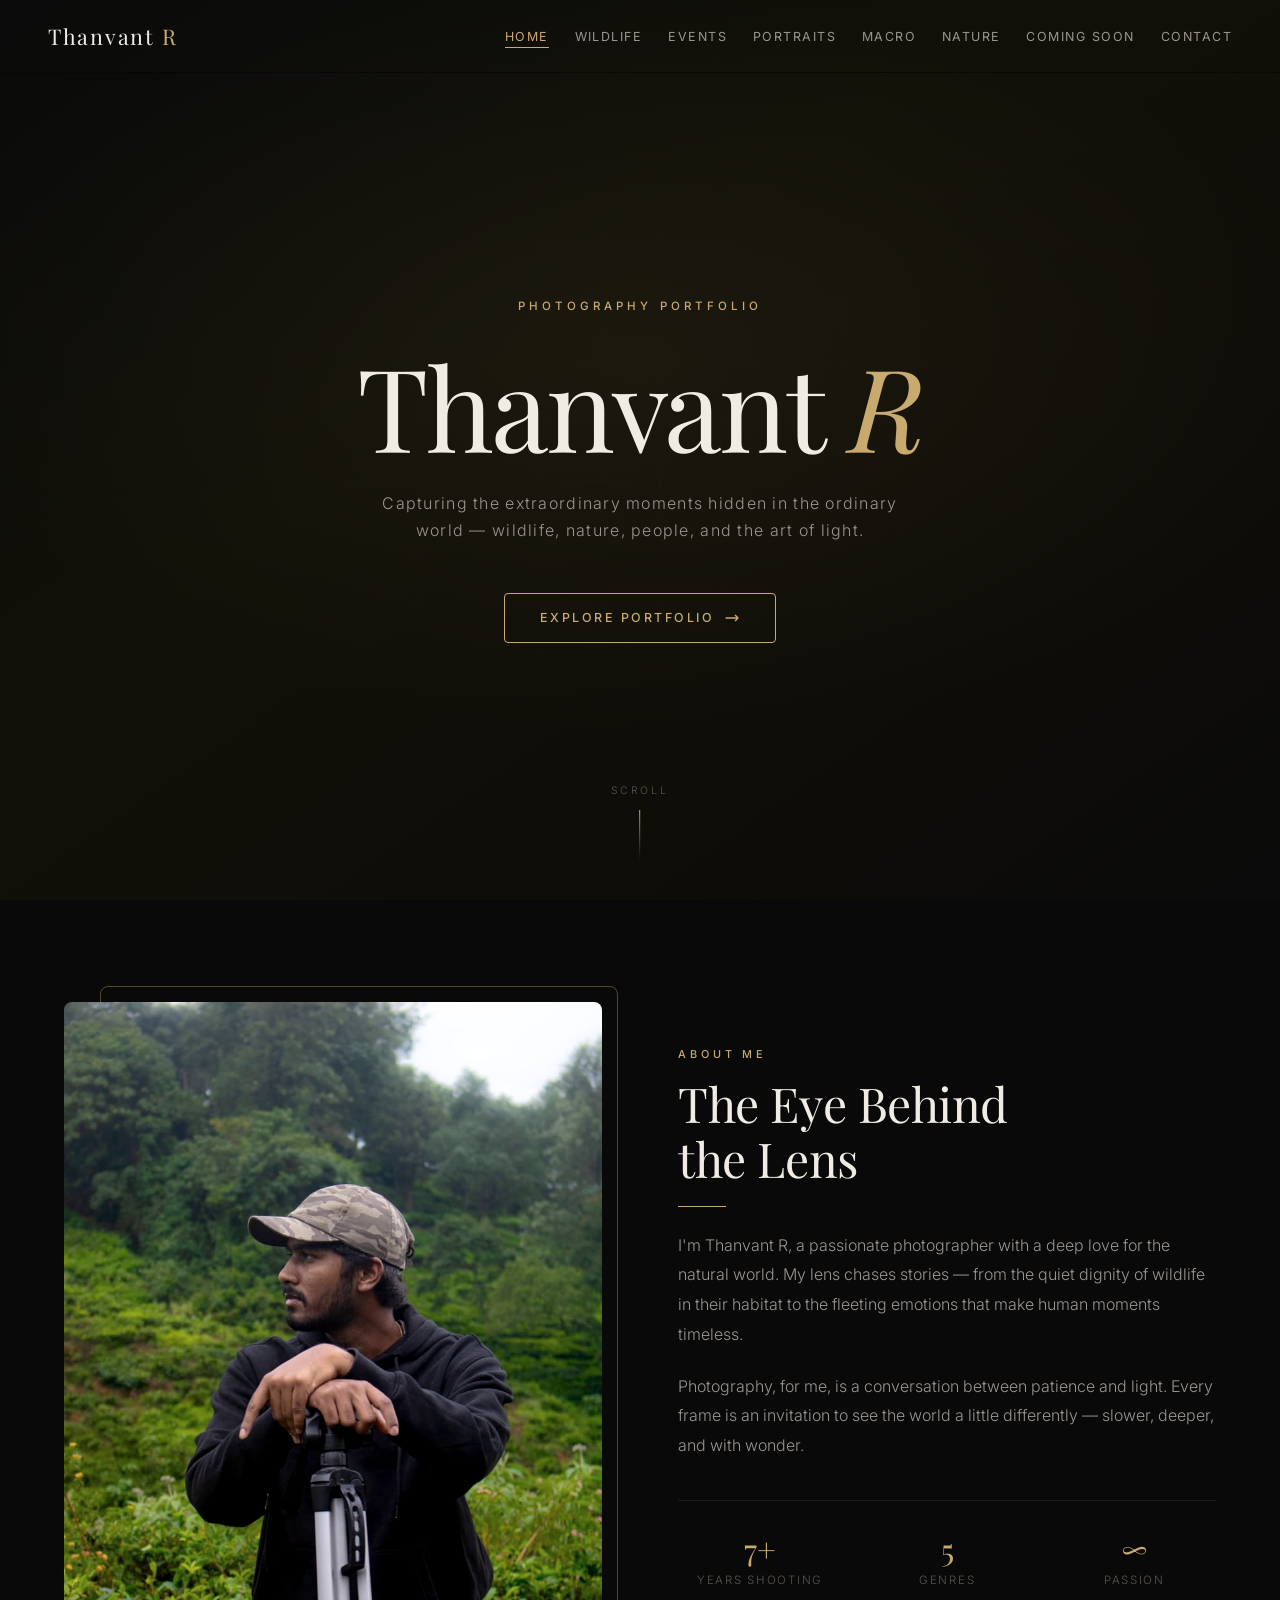
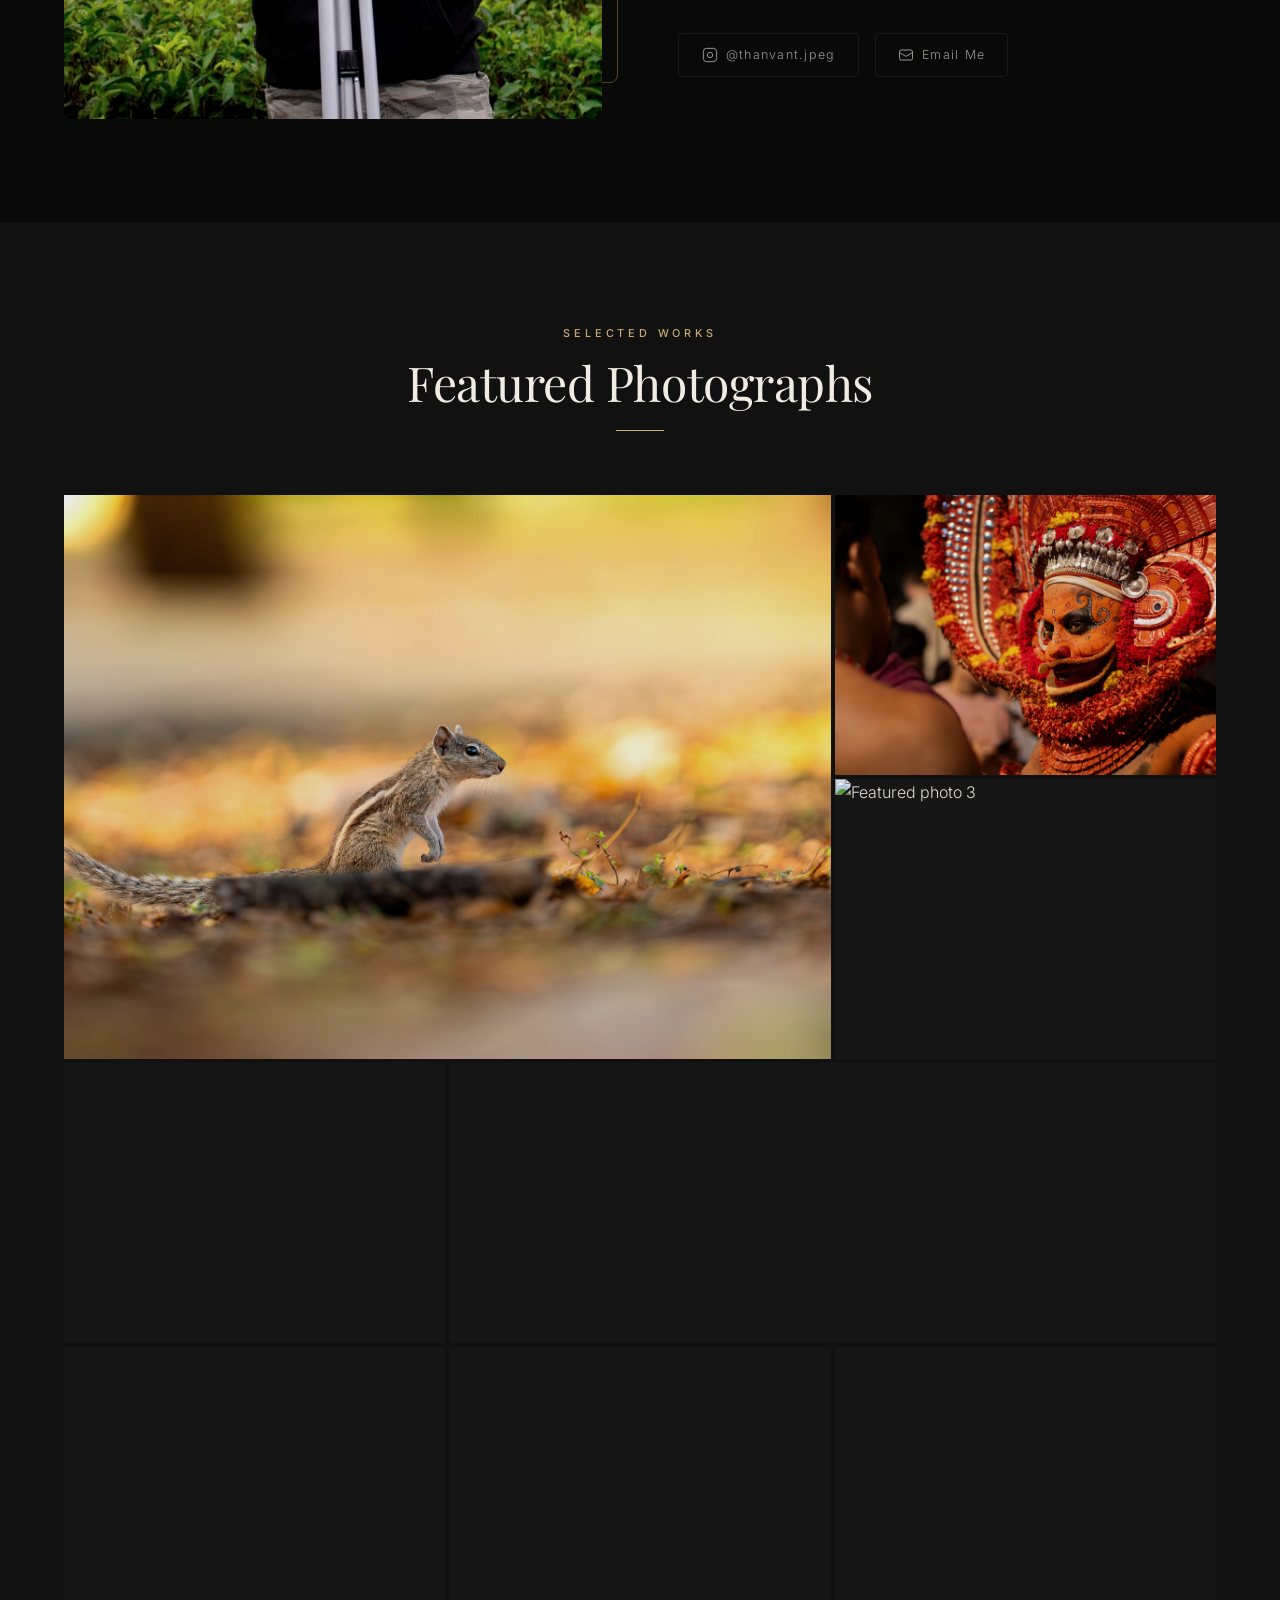
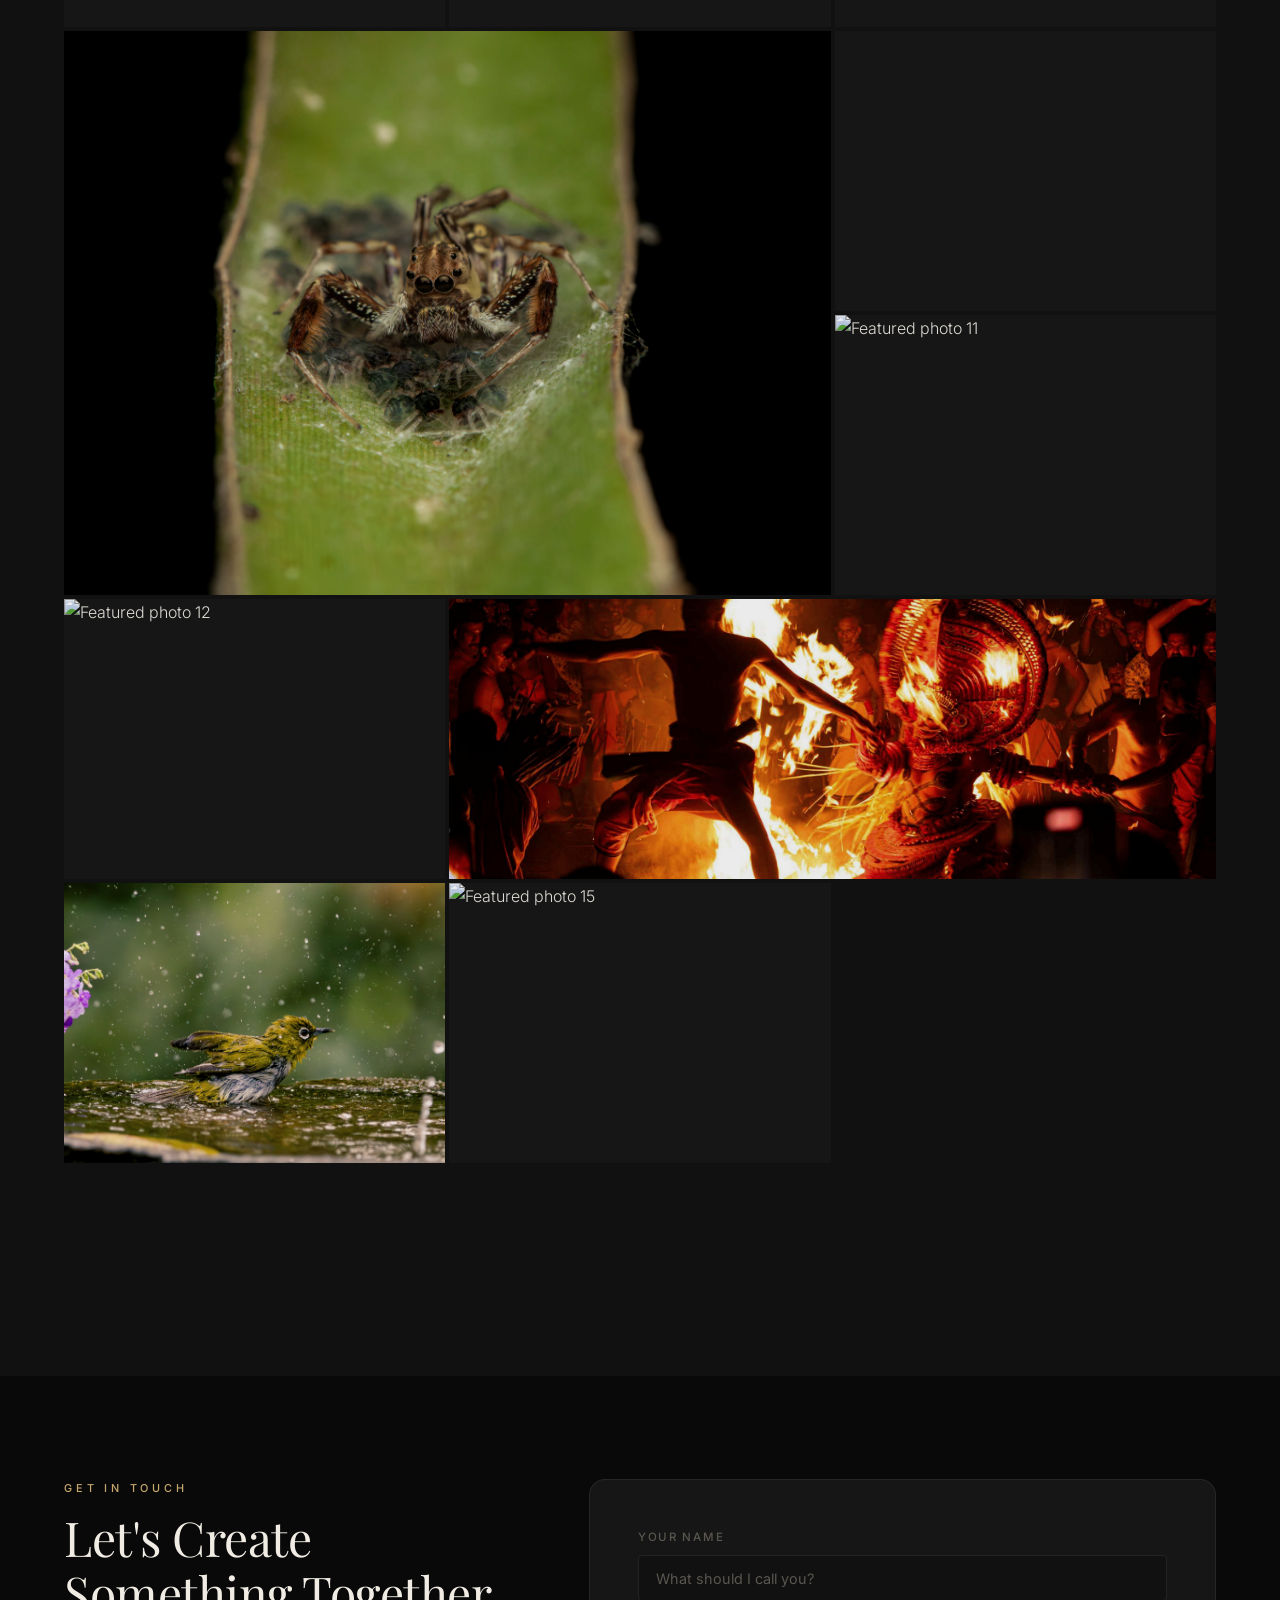
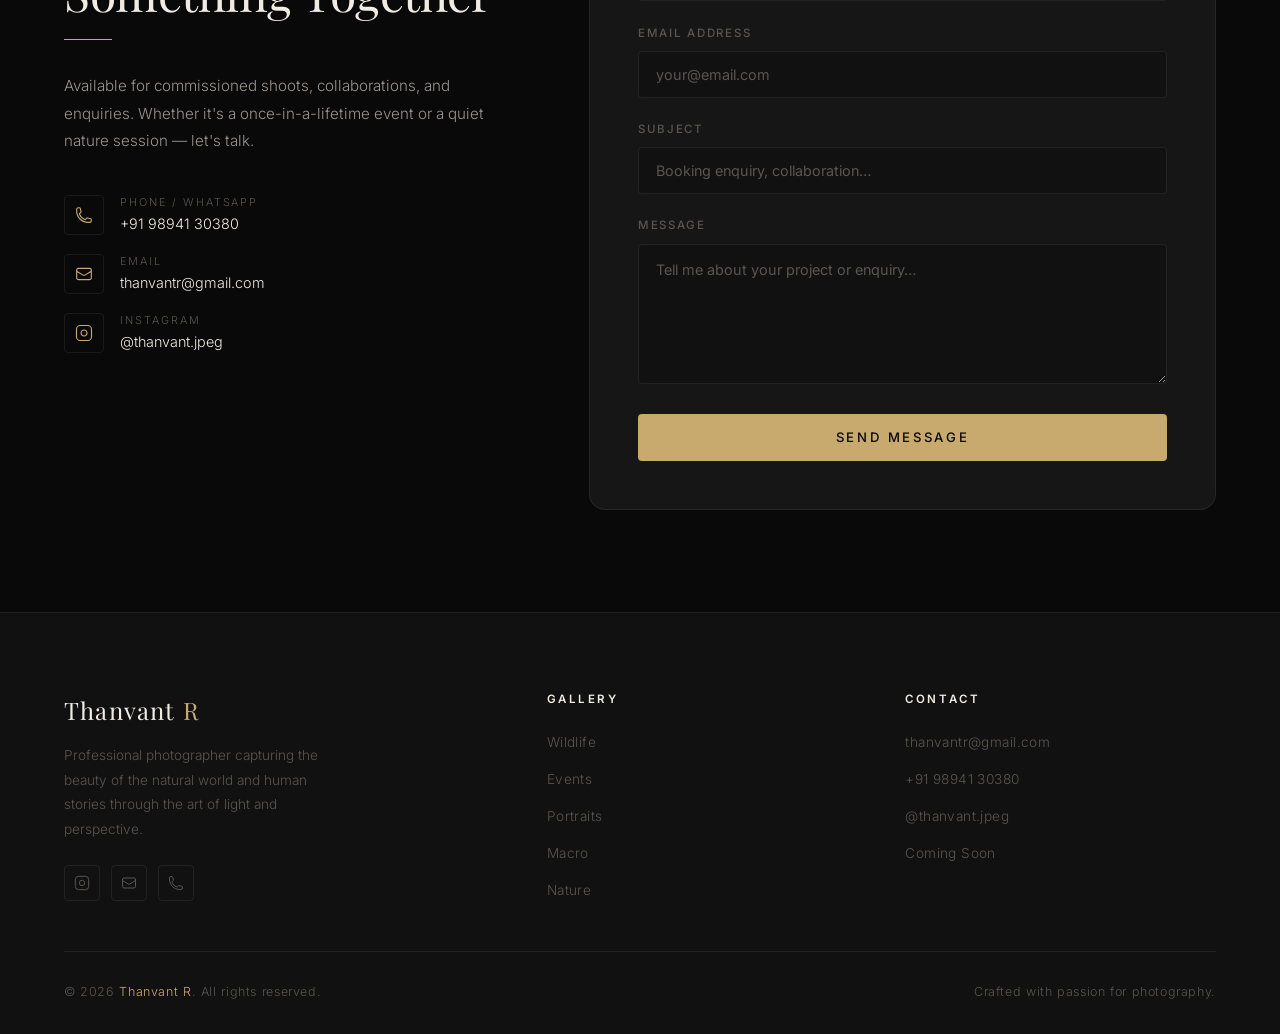
==== commit 29e37340: "changed size and updated forms" ====
--- a/index.html
+++ b/index.html
@@ -259,7 +259,7 @@
       -->
       <form
         id="contact-form"
-        action="https://formspree.io/f/YOUR_FORMSPREE_ID"
+        action="https://formspree.io/f/mreyoggk"
         method="POST"
         novalidate
       >
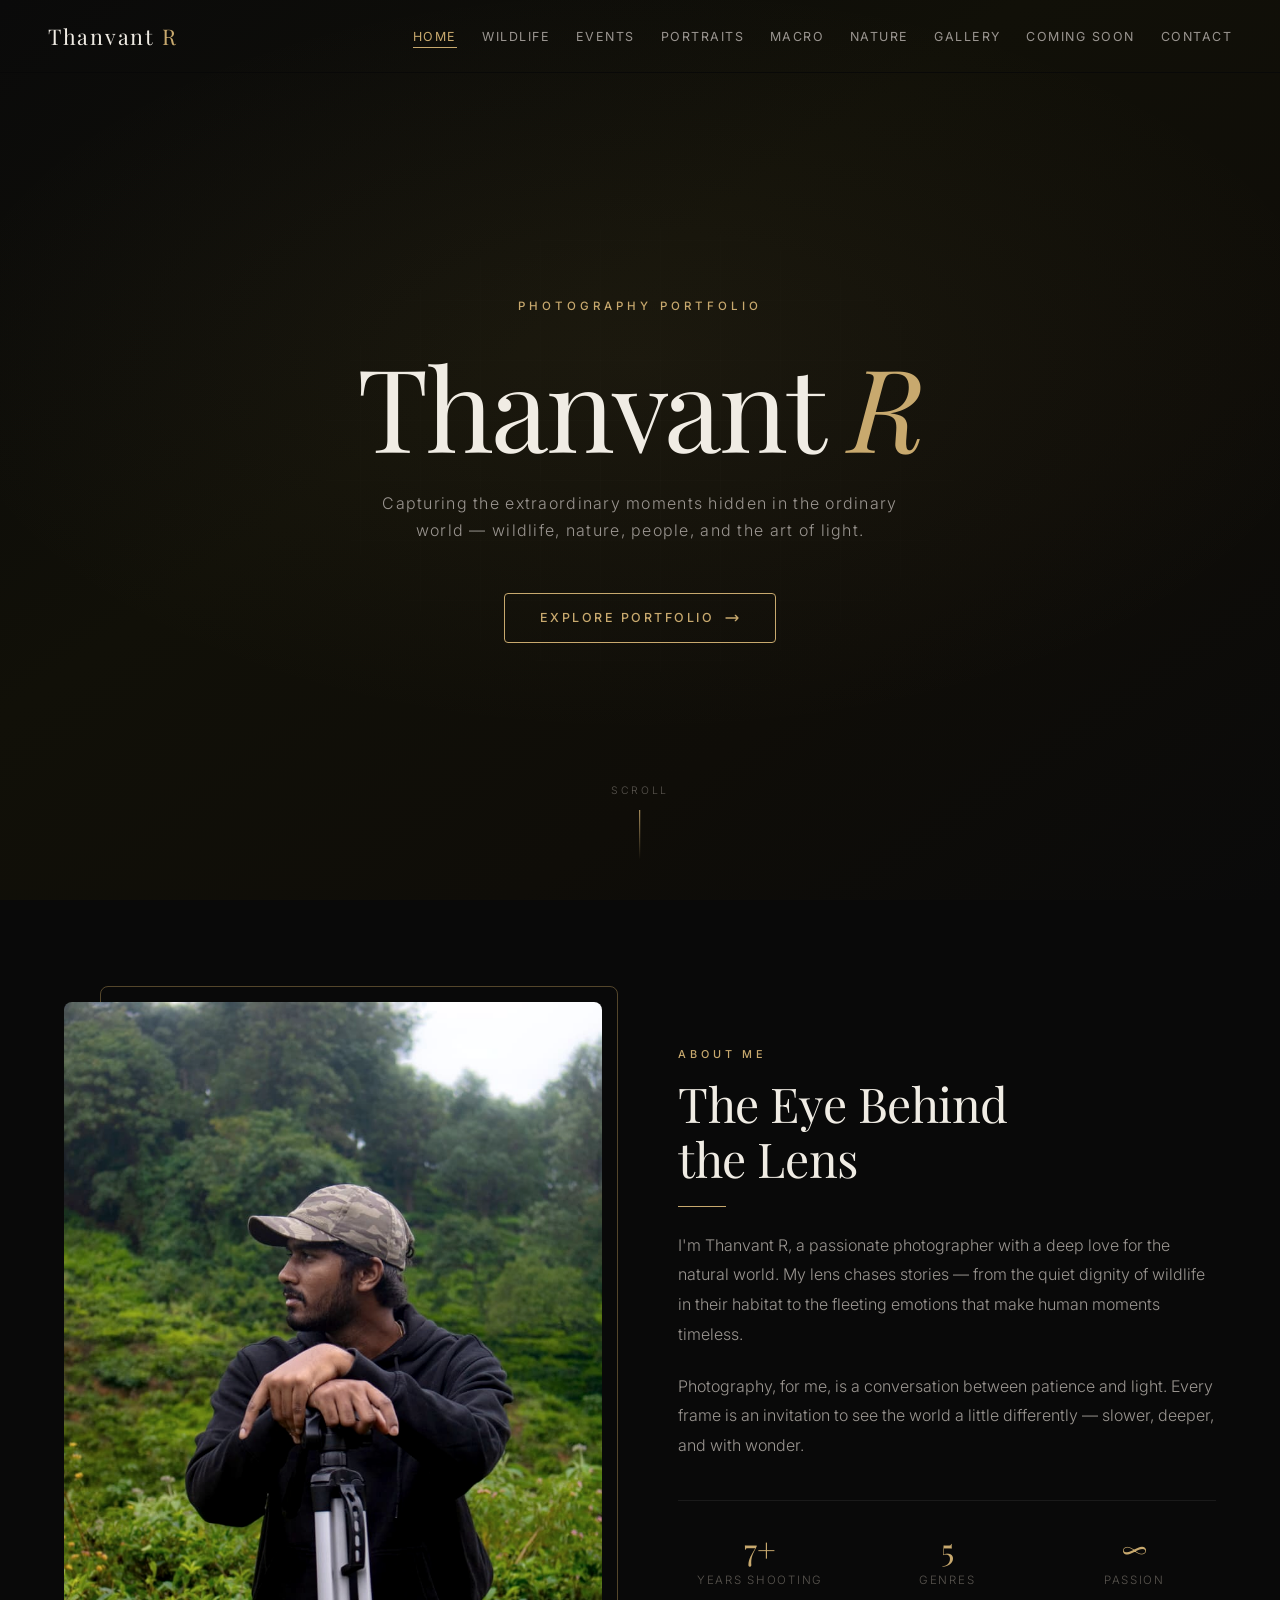
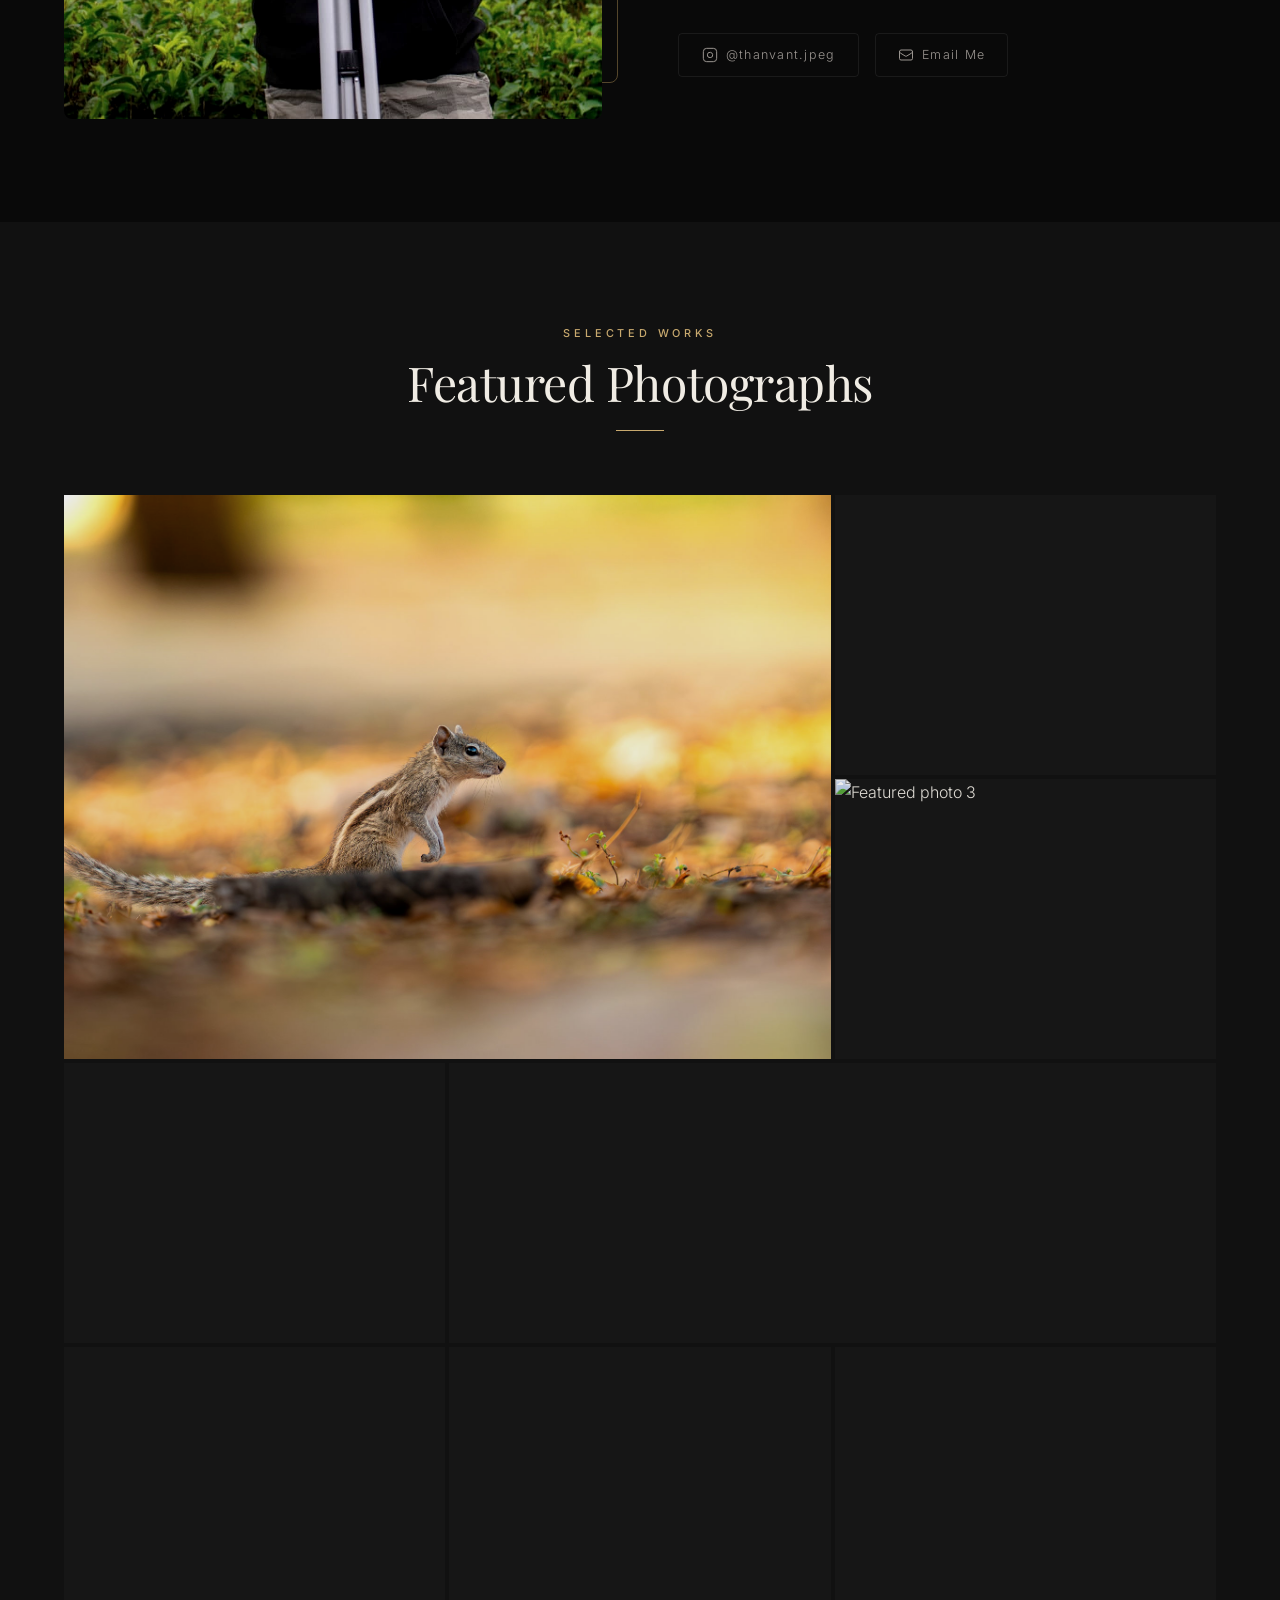
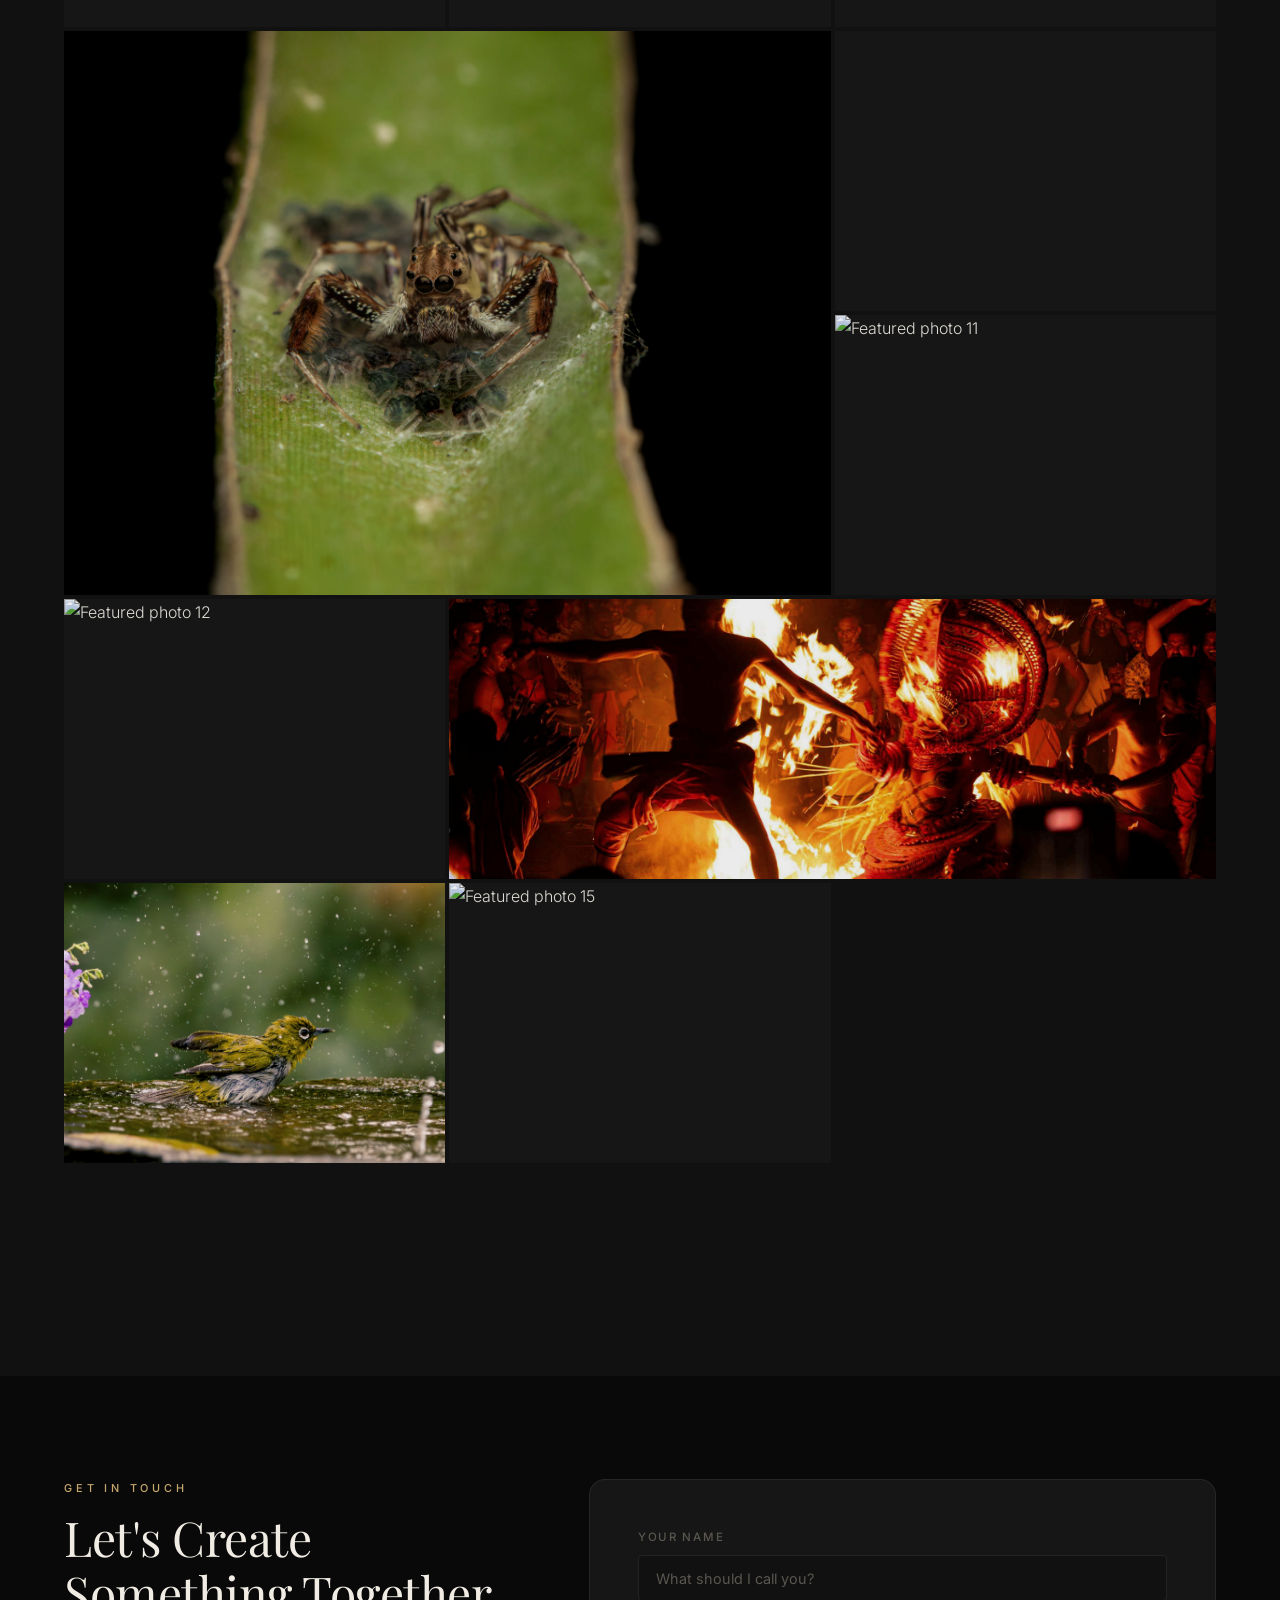
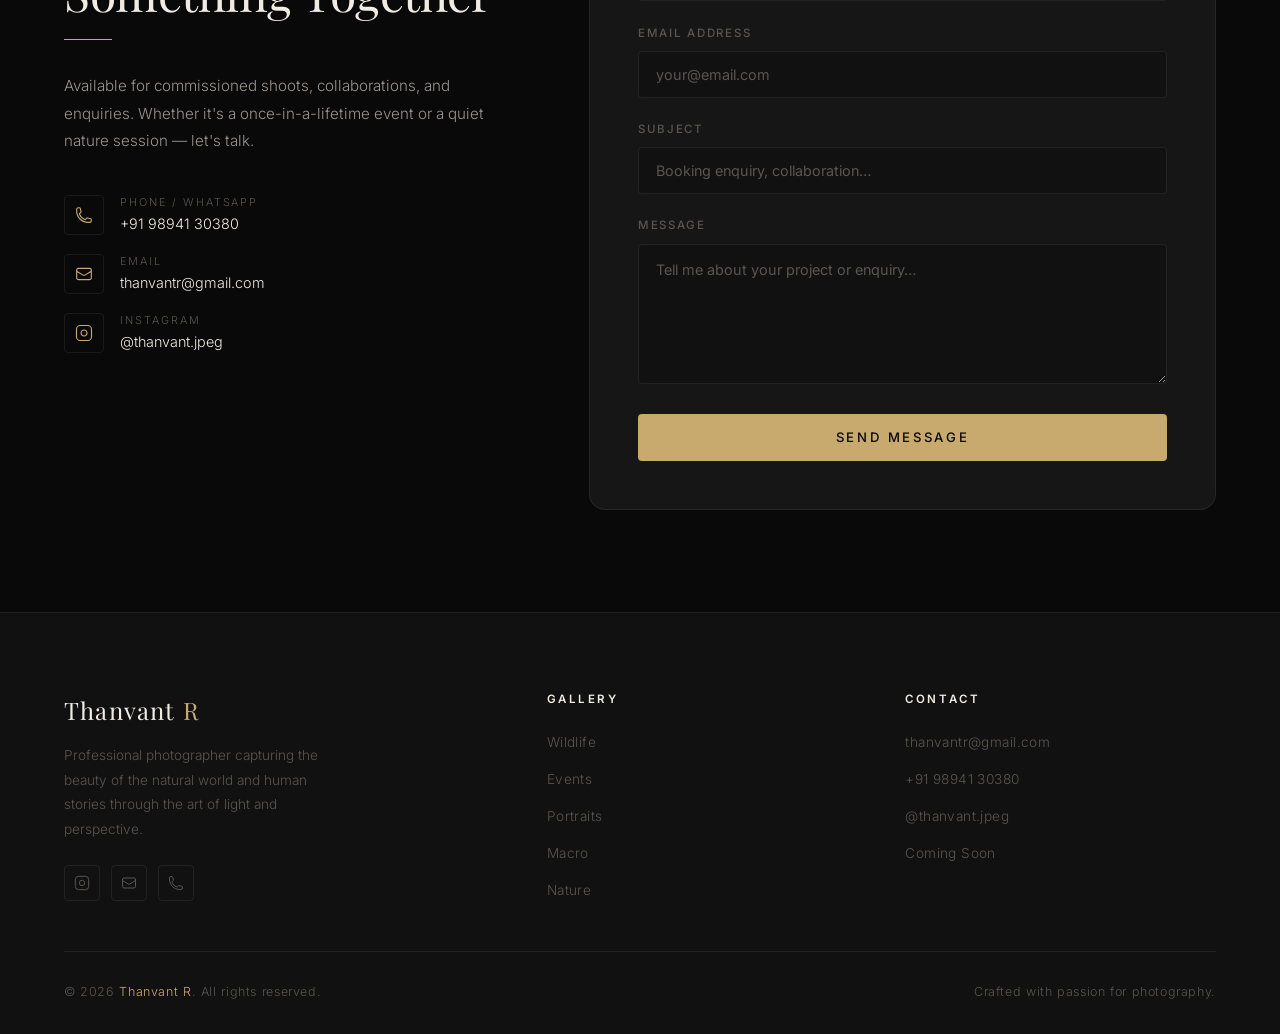
==== commit ada4e576: "added gallery section" ====
--- a/index.html
+++ b/index.html
@@ -38,6 +38,7 @@
     <li><a href="portraits.html">Portraits</a></li>
     <li><a href="macro.html">Macro</a></li>
     <li><a href="nature.html">Nature</a></li>
+    <li><a href="gallery.html">Gallery</a></li>
     <li><a href="coming-soon.html">Coming Soon</a></li>
     <li><a href="#contact">Contact</a></li>
   </ul>
@@ -56,6 +57,7 @@
   <a href="portraits.html">Portraits</a>
   <a href="macro.html">Macro</a>
   <a href="nature.html">Nature</a>
+  <a href="gallery.html">Gallery</a>
   <a href="coming-soon.html">Coming Soon</a>
   <a href="#contact">Contact</a>
 </div>
@@ -197,6 +199,7 @@
     <a href="portraits.html" class="gallery-nav-link">🧑 Portraits</a>
     <a href="macro.html"    class="gallery-nav-link">🔬 Macro</a>
     <a href="nature.html"   class="gallery-nav-link">🌿 Nature</a>
+    <a href="gallery.html" class="gallery-nav-link">🖼 Gallery</a>
   </div>
 </section>
 
